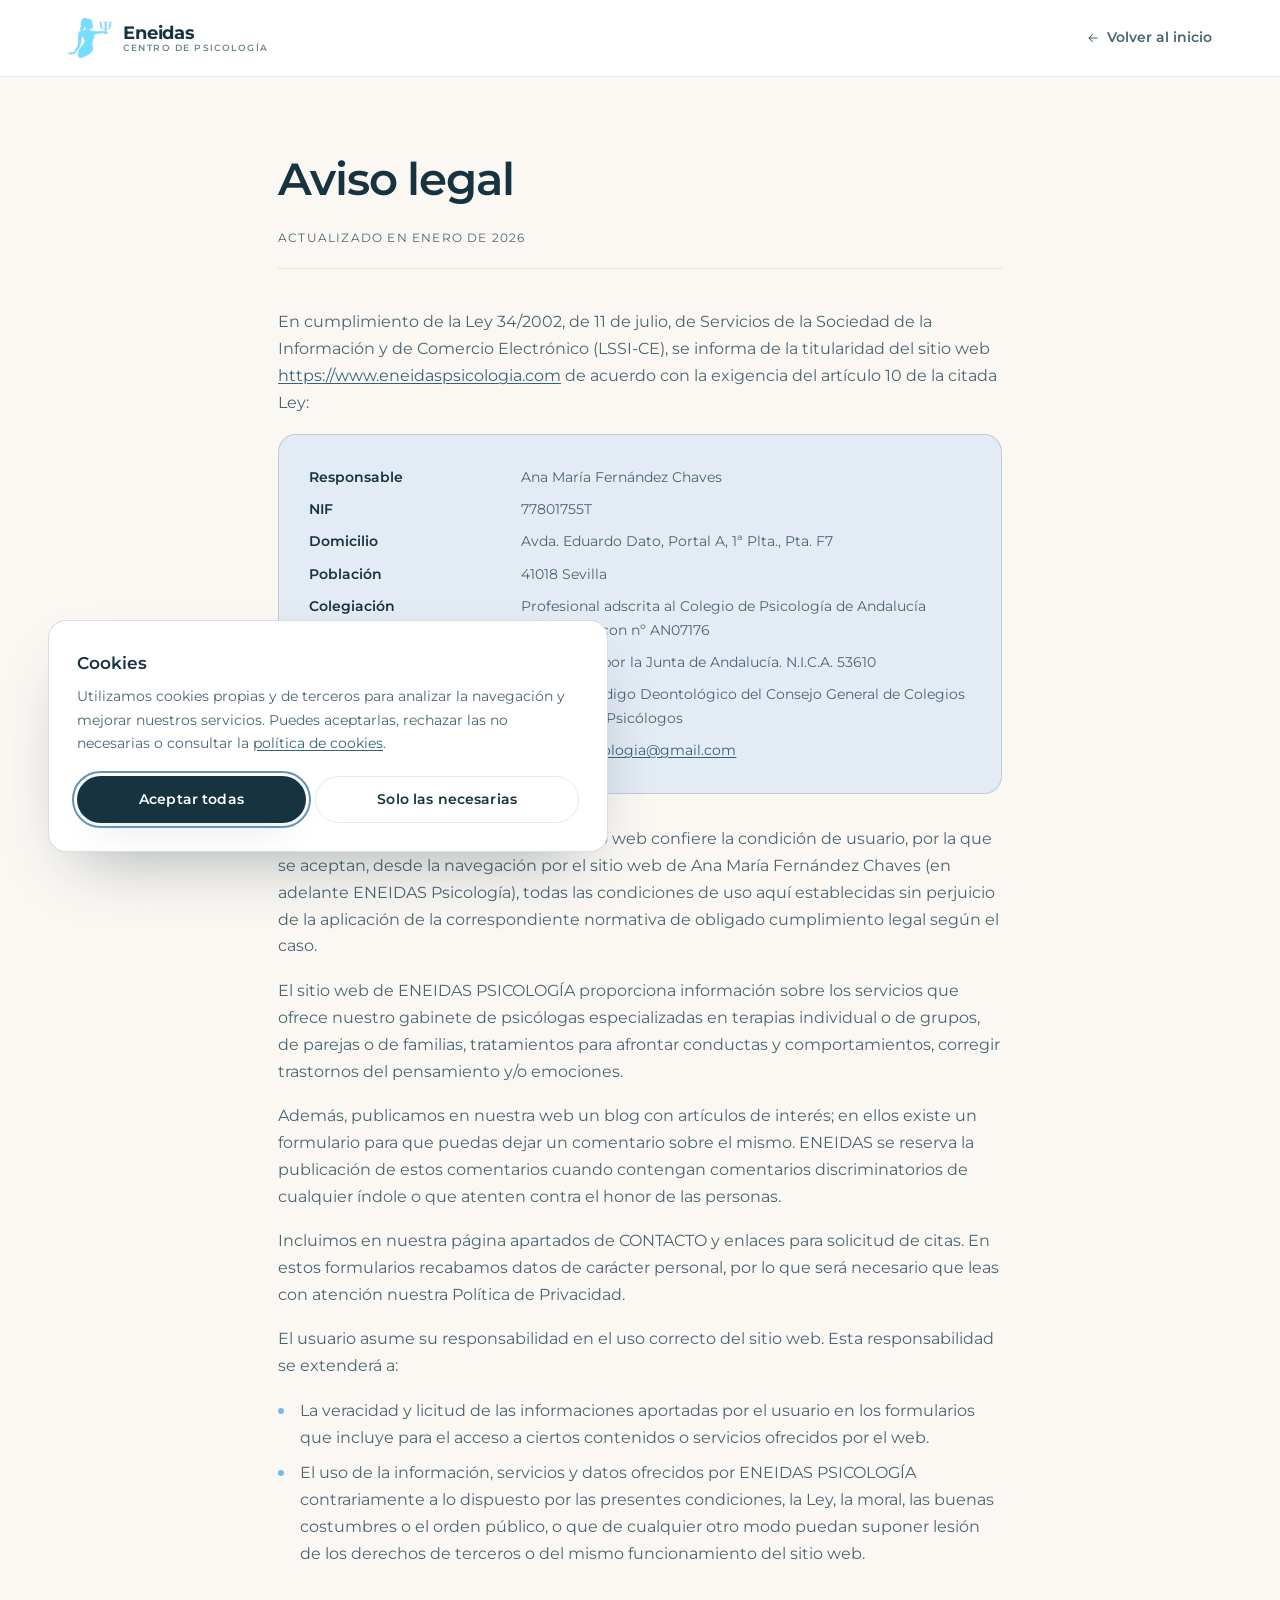
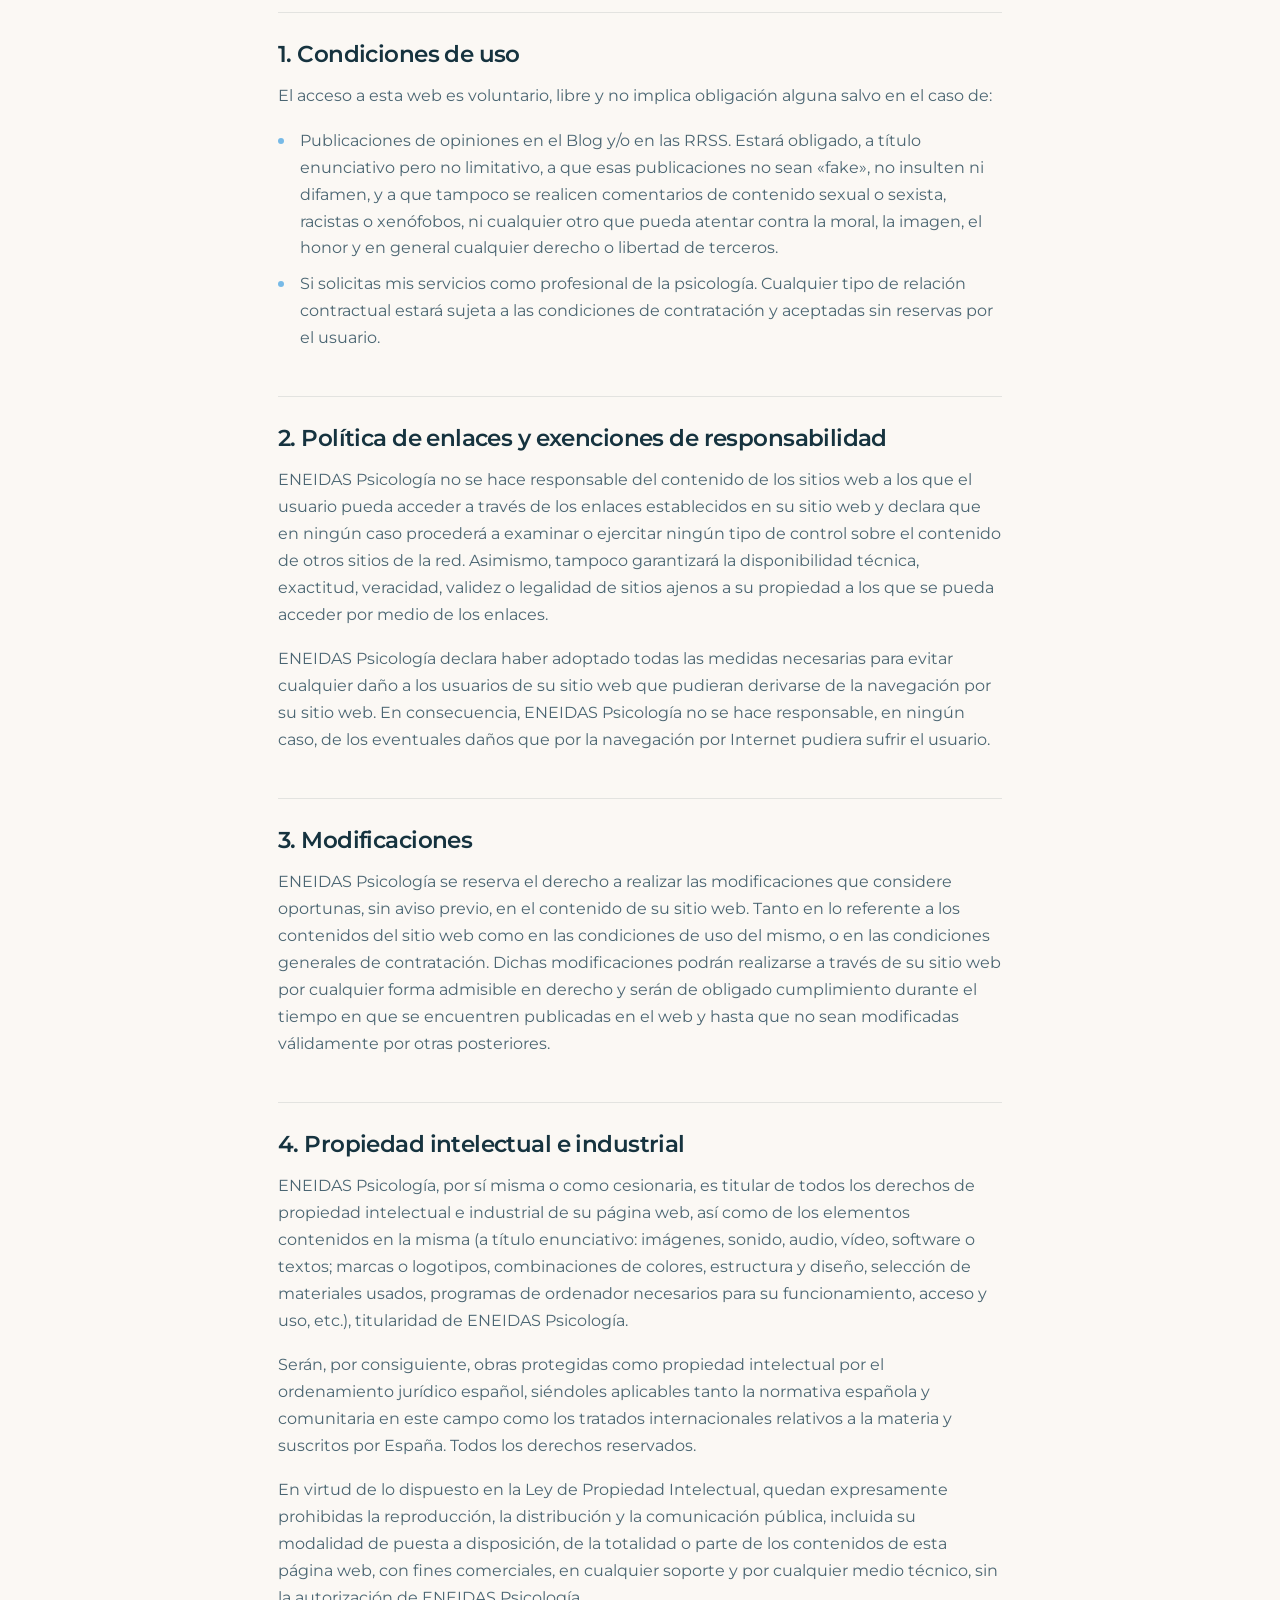
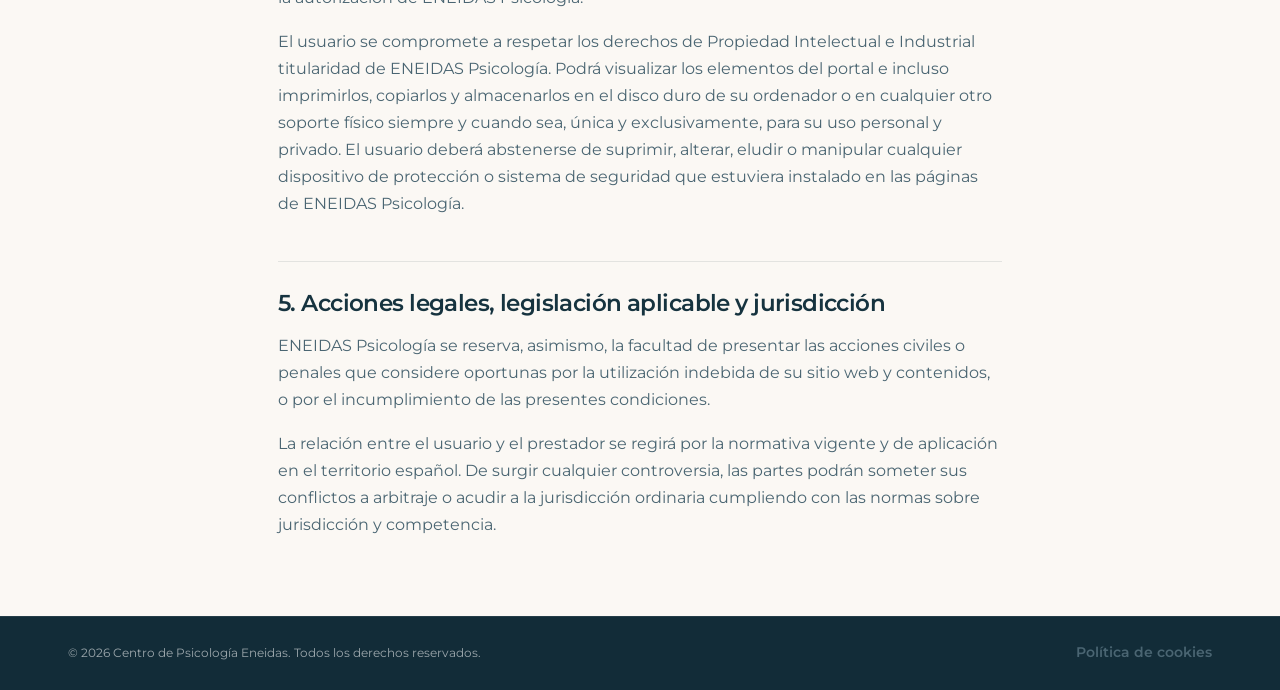
==== aviso-legal/index.html @ 623fb17a "Landing page del Centro de Psicología Eneidas Réplica moderna de eneidaspsicologia.com en HTML5, CSS" ====
<!DOCTYPE html>
<html lang="es">
<head>
<meta charset="UTF-8">
<meta name="viewport" content="width=device-width, initial-scale=1">
<title>Aviso legal | Centro de Psicología Eneidas</title>
<meta name="description" content="Aviso legal del sitio web del Centro de Psicología Eneidas, conforme a la Ley 34/2002 de Servicios de la Sociedad de la Información y de Comercio Electrónico.">
<meta name="robots" content="index, follow">
<meta name="theme-color" content="#16333F">
<link rel="canonical" href="https://www.eneidaspsicologia.com/aviso-legal/">

<meta property="og:type" content="article">
<meta property="og:site_name" content="Centro de Psicología Eneidas">
<meta property="og:url" content="https://www.eneidaspsicologia.com/aviso-legal/">
<meta property="og:title" content="Aviso legal | Centro de Psicología Eneidas">
<meta property="og:description" content="Titularidad del sitio web del Centro de Psicología Eneidas, conforme al artículo 10 de la Ley 34/2002 (LSSI-CE).">
<meta property="og:image" content="https://www.eneidaspsicologia.com/assets/img/og-card.jpg">
<meta property="og:image:width" content="1200">
<meta property="og:image:height" content="630">
<meta property="og:locale" content="es_ES">
<meta name="twitter:card" content="summary_large_image">

<link rel="icon" href="/favicon.ico" sizes="any">
<link rel="icon" href="../assets/icons/favicon-32.png" sizes="32x32">
<link rel="icon" href="../assets/icons/favicon-192.png" sizes="192x192">
<link rel="apple-touch-icon" href="../assets/icons/apple-touch-icon.png">

<link rel="preload" as="font" type="font/woff2" href="../assets/fonts/montserrat-variable.woff2" crossorigin>
<link rel="stylesheet" href="../assets/css/style.css">
</head>
<body>

<a class="skip-link" href="#main">Saltar al contenido</a>

<header class="legal-header">
  <div class="wrap legal-header__inner">
    <a class="brand" href="../index.html" aria-label="Centro de Psicología Eneidas, inicio">
      <span class="brand__mark" aria-hidden="true"><img src="../assets/img/logo-mark.png" alt="" width="44" height="40"></span>
      <span class="brand__text"><strong>Eneidas</strong><em>Centro de Psicología</em></span>
    </a>
    <a class="legal-back" href="../index.html"><svg class="ico" aria-hidden="true"><use href="#i-arrow"></use></svg> Volver al inicio</a>
  </div>
</header>

<main id="main">
  <article class="wrap legal">

    <h1>Aviso legal</h1>
    <p class="legal__meta">Actualizado en enero de 2026</p>

    <p>En cumplimiento de la Ley 34/2002, de 11 de julio, de Servicios de la Sociedad
    de la Información y de Comercio Electrónico (LSSI-CE), se informa de la titularidad
    del sitio web <a href="https://www.eneidaspsicologia.com">https://www.eneidaspsicologia.com</a>
    de acuerdo con la exigencia del artículo 10 de la citada Ley:</p>

    <div class="legal__card">
      <dl>
        <dt>Responsable</dt>
        <dd>Ana María Fernández Chaves</dd>

        <dt>NIF</dt>
        <dd>77801755T</dd>

        <dt>Domicilio</dt>
        <dd>Avda. Eduardo Dato, Portal A, 1ª Plta., Pta. F7</dd>

        <dt>Población</dt>
        <dd>41018 Sevilla</dd>

        <dt>Colegiación</dt>
        <dd>Profesional adscrita al Colegio de Psicología de Andalucía Occidental con nº AN07176</dd>

        <dt>Centro sanitario</dt>
        <dd>Autorizado por la Junta de Andalucía. N.I.C.A. 53610</dd>

        <dt>Código deontológico</dt>
        <dd>Sujeta al Código Deontológico del Consejo General de Colegios Oficiales de Psicólogos</dd>

        <dt>Correo electrónico</dt>
        <dd><a href="mailto:eneidaspsicologia@gmail.com">eneidaspsicologia@gmail.com</a></dd>
      </dl>
    </div>

    <p>La navegación, acceso y uso por este sitio web confiere la condición de usuario,
    por la que se aceptan, desde la navegación por el sitio web de Ana María Fernández
    Chaves (en adelante ENEIDAS Psicología), todas las condiciones de uso aquí
    establecidas sin perjuicio de la aplicación de la correspondiente normativa de
    obligado cumplimiento legal según el caso.</p>

    <p>El sitio web de ENEIDAS PSICOLOGÍA proporciona información sobre los servicios
    que ofrece nuestro gabinete de psicólogas especializadas en terapias individual o
    de grupos, de parejas o de familias, tratamientos para afrontar conductas y
    comportamientos, corregir trastornos del pensamiento y/o emociones.</p>

    <p>Además, publicamos en nuestra web un blog con artículos de interés; en ellos
    existe un formulario para que puedas dejar un comentario sobre el mismo. ENEIDAS
    se reserva la publicación de estos comentarios cuando contengan comentarios
    discriminatorios de cualquier índole o que atenten contra el honor de las personas.</p>

    <p>Incluimos en nuestra página apartados de CONTACTO y enlaces para solicitud de
    citas. En estos formularios recabamos datos de carácter personal, por lo que será
    necesario que leas con atención nuestra Política de Privacidad.</p>

    <p>El usuario asume su responsabilidad en el uso correcto del sitio web. Esta
    responsabilidad se extenderá a:</p>

    <ul>
      <li>La veracidad y licitud de las informaciones aportadas por el usuario en los
      formularios que incluye para el acceso a ciertos contenidos o servicios ofrecidos
      por el web.</li>
      <li>El uso de la información, servicios y datos ofrecidos por ENEIDAS PSICOLOGÍA
      contrariamente a lo dispuesto por las presentes condiciones, la Ley, la moral, las
      buenas costumbres o el orden público, o que de cualquier otro modo puedan suponer
      lesión de los derechos de terceros o del mismo funcionamiento del sitio web.</li>
    </ul>

    <h2>1. Condiciones de uso</h2>

    <p>El acceso a esta web es voluntario, libre y no implica obligación alguna salvo
    en el caso de:</p>

    <ul>
      <li>Publicaciones de opiniones en el Blog y/o en las RRSS. Estará obligado, a
      título enunciativo pero no limitativo, a que esas publicaciones no sean «fake»,
      no insulten ni difamen, y a que tampoco se realicen comentarios de contenido
      sexual o sexista, racistas o xenófobos, ni cualquier otro que pueda atentar contra
      la moral, la imagen, el honor y en general cualquier derecho o libertad de terceros.</li>
      <li>Si solicitas mis servicios como profesional de la psicología. Cualquier tipo de
      relación contractual estará sujeta a las condiciones de contratación y aceptadas
      sin reservas por el usuario.</li>
    </ul>

    <h2>2. Política de enlaces y exenciones de responsabilidad</h2>

    <p>ENEIDAS Psicología no se hace responsable del contenido de los sitios web a los
    que el usuario pueda acceder a través de los enlaces establecidos en su sitio web y
    declara que en ningún caso procederá a examinar o ejercitar ningún tipo de control
    sobre el contenido de otros sitios de la red. Asimismo, tampoco garantizará la
    disponibilidad técnica, exactitud, veracidad, validez o legalidad de sitios ajenos a
    su propiedad a los que se pueda acceder por medio de los enlaces.</p>

    <p>ENEIDAS Psicología declara haber adoptado todas las medidas necesarias para
    evitar cualquier daño a los usuarios de su sitio web que pudieran derivarse de la
    navegación por su sitio web. En consecuencia, ENEIDAS Psicología no se hace
    responsable, en ningún caso, de los eventuales daños que por la navegación por
    Internet pudiera sufrir el usuario.</p>

    <h2>3. Modificaciones</h2>

    <p>ENEIDAS Psicología se reserva el derecho a realizar las modificaciones que
    considere oportunas, sin aviso previo, en el contenido de su sitio web. Tanto en lo
    referente a los contenidos del sitio web como en las condiciones de uso del mismo, o
    en las condiciones generales de contratación. Dichas modificaciones podrán realizarse
    a través de su sitio web por cualquier forma admisible en derecho y serán de obligado
    cumplimiento durante el tiempo en que se encuentren publicadas en el web y hasta que
    no sean modificadas válidamente por otras posteriores.</p>

    <h2>4. Propiedad intelectual e industrial</h2>

    <p>ENEIDAS Psicología, por sí misma o como cesionaria, es titular de todos los
    derechos de propiedad intelectual e industrial de su página web, así como de los
    elementos contenidos en la misma (a título enunciativo: imágenes, sonido, audio,
    vídeo, software o textos; marcas o logotipos, combinaciones de colores, estructura y
    diseño, selección de materiales usados, programas de ordenador necesarios para su
    funcionamiento, acceso y uso, etc.), titularidad de ENEIDAS Psicología.</p>

    <p>Serán, por consiguiente, obras protegidas como propiedad intelectual por el
    ordenamiento jurídico español, siéndoles aplicables tanto la normativa española y
    comunitaria en este campo como los tratados internacionales relativos a la materia y
    suscritos por España. Todos los derechos reservados.</p>

    <p>En virtud de lo dispuesto en la Ley de Propiedad Intelectual, quedan expresamente
    prohibidas la reproducción, la distribución y la comunicación pública, incluida su
    modalidad de puesta a disposición, de la totalidad o parte de los contenidos de esta
    página web, con fines comerciales, en cualquier soporte y por cualquier medio
    técnico, sin la autorización de ENEIDAS Psicología.</p>

    <p>El usuario se compromete a respetar los derechos de Propiedad Intelectual e
    Industrial titularidad de ENEIDAS Psicología. Podrá visualizar los elementos del
    portal e incluso imprimirlos, copiarlos y almacenarlos en el disco duro de su
    ordenador o en cualquier otro soporte físico siempre y cuando sea, única y
    exclusivamente, para su uso personal y privado. El usuario deberá abstenerse de
    suprimir, alterar, eludir o manipular cualquier dispositivo de protección o sistema
    de seguridad que estuviera instalado en las páginas de ENEIDAS Psicología.</p>

    <h2>5. Acciones legales, legislación aplicable y jurisdicción</h2>

    <p>ENEIDAS Psicología se reserva, asimismo, la facultad de presentar las acciones
    civiles o penales que considere oportunas por la utilización indebida de su sitio web
    y contenidos, o por el incumplimiento de las presentes condiciones.</p>

    <p>La relación entre el usuario y el prestador se regirá por la normativa vigente y
    de aplicación en el territorio español. De surgir cualquier controversia, las partes
    podrán someter sus conflictos a arbitraje o acudir a la jurisdicción ordinaria
    cumpliendo con las normas sobre jurisdicción y competencia.</p>

  </article>
</main>

<footer class="footer footer--slim">
  <div class="wrap footer__bottom">
    <p>© <span id="year">2026</span> Centro de Psicología Eneidas. Todos los derechos reservados.</p>
    <a class="legal-back" href="/politica-de-cookies/">Política de cookies</a>
  </div>
</footer>

<svg class="sprite" xmlns="http://www.w3.org/2000/svg" aria-hidden="true" focusable="false">
  <symbol id="i-arrow" viewBox="0 0 24 24"><path d="M5 12h14m-6-6 6 6-6 6" fill="none" stroke="currentColor" stroke-width="1.8" stroke-linecap="round" stroke-linejoin="round"/></symbol>
</svg>

<script src="../assets/js/cookies.js" defer></script>
<script>document.getElementById('year').textContent = new Date().getFullYear();</script>
</body>
</html>
---- assets/css/style.css ----
/* =====================================================================
   Centro de Psicología Eneidas — Landing Page
   Autor: equipo frontend
   Estructura: 0.Tipografía 1.Tokens 2.Reset 3.Utilidades 4.Componentes
               5.Secciones 6.Footer 7.Animaciones 8.Responsive
               9.Páginas legales 10.Aviso de cookies
   ===================================================================== */

/* ---------------------------------------------------------------
   0. TIPOGRAFÍA — Montserrat autoalojada

   Servida desde el propio dominio, no desde el CDN de Google: así no
   se transmite la IP del visitante a un tercero antes de que acepte
   las cookies. Son dos ficheros variables (no seis estáticos): el
   roman cubre todo el rango 300-700 en 37 KB.

   Subconjunto latin (U+0000-00FF y afines), suficiente para español.
   --------------------------------------------------------------- */
@font-face {
  font-family: "Montserrat";
  font-style: normal;
  font-weight: 300 700;
  font-display: swap;
  src: url("../fonts/montserrat-variable.woff2") format("woff2");
  unicode-range: U+0000-00FF, U+0131, U+0152-0153, U+02BB-02BC, U+02C6, U+02DA, U+02DC, U+0304, U+0308, U+0329, U+2000-206F, U+20AC, U+2122, U+2191, U+2193, U+2212, U+2215, U+FEFF, U+FFFD;
}

@font-face {
  font-family: "Montserrat";
  font-style: italic;
  font-weight: 400;
  font-display: swap;
  src: url("../fonts/montserrat-variable-italic.woff2") format("woff2");
  unicode-range: U+0000-00FF, U+0131, U+0152-0153, U+02BB-02BC, U+02C6, U+02DA, U+02DC, U+0304, U+0308, U+0329, U+2000-206F, U+20AC, U+2122, U+2191, U+2193, U+2212, U+2215, U+FEFF, U+FFFD;
}

/* ---------------------------------------------------------------
   1. TOKENS — Paleta extraída de eneidaspsicologia.com y refinada
   --------------------------------------------------------------- */
:root {
  /* Marca — azul sereno original #77BAE7 y su escala */
  --brand-100: #EAF4FB;
  --brand-200: #CDE6F6;
  --brand-300: #9ED2F0;
  --brand-400: #77BAE7;   /* primario original */
  --brand-500: #5F95B9;   /* secundario original */
  --brand-600: #4A7D9E;
  --brand-700: #35617D;

  /* Tinta — petróleo profundo para texto y fondos oscuros */
  --ink-900: #122C38;
  --ink-800: #16333F;
  --ink-700: #23454F;
  --ink-500: #4A6572;
  --ink-400: #6B8592;

  /* Acento cálido — derivado del #FDD79A original */
  --sand-200: #FDD79A;
  --sand-300: #F2C177;
  --sand-500: #C98F3E;

  /* Neutros / fondos */
  --paper: #FBF8F4;       /* papel cálido */
  --paper-2: #FFFFFF;
  --mist: #E3EBF4;        /* bruma lavanda, profundizada para que corte sobre papel */
  --line: rgba(18, 44, 56, .10);
  --line-strong: rgba(18, 44, 56, .16);
  --line-light: rgba(255, 255, 255, .16);

  /* Tipografía */
  --font-body: "Montserrat", "Segoe UI", system-ui, -apple-system, sans-serif;

  /* Escala recalibrada para Montserrat: es mucho más ancha y pesada que un
     serif de display, así que los titulares bajan ~25% respecto a la anterior. */
  --fs-hero: clamp(2.15rem, 4.9vw, 4rem);
  --fs-h2: clamp(1.85rem, 3.5vw, 2.85rem);
  --fs-h3: clamp(1.05rem, 1.4vw, 1.25rem);
  --fs-lead: clamp(1rem, 1.15vw, 1.125rem);
  --fs-body: 1rem;
  --fs-small: .875rem;
  --fs-micro: .75rem;

  /* Espaciado y formas */
  --wrap: 1240px;
  --gutter: clamp(1.25rem, 4vw, 3rem);
  --section-y: clamp(4.5rem, 9vw, 8.5rem);

  --r-sm: 10px;
  --r-md: 18px;
  --r-lg: 28px;
  --r-xl: 40px;
  --r-pill: 999px;

  --sh-sm: 0 2px 10px rgba(18, 44, 56, .05);
  --sh-md: 0 14px 34px -18px rgba(18, 44, 56, .30);
  --sh-lg: 0 30px 70px -30px rgba(18, 44, 56, .40);

  --ease: cubic-bezier(.22, .8, .3, 1);
  --t-press: .15s var(--ease);  /* pulsación: 220ms se pasa del presupuesto */
  --t-fast: .22s var(--ease);
  --t-med: .38s var(--ease);

  --header-h: 78px;
}

/* ---------------------------------------------------------------
   2. RESET
   --------------------------------------------------------------- */
*, *::before, *::after { box-sizing: border-box; }

html {
  scroll-behavior: smooth;
  scroll-padding-top: calc(var(--header-h) + 16px);
  -webkit-text-size-adjust: 100%;
}

body {
  margin: 0;
  font-family: var(--font-body);
  font-size: var(--fs-body);
  font-weight: 400;
  line-height: 1.68; /* Montserrat tiene una altura de x grande: menos interlínea */
  color: var(--ink-700);
  background: var(--paper);
  -webkit-font-smoothing: antialiased;
  overflow-x: hidden;
}

body.is-locked { overflow: hidden; }

h1, h2, h3, h4 {
  font-weight: 600;
  line-height: 1.16;     /* Montserrat tiene ascendentes altas: 1.08 las pisaba */
  letter-spacing: -.025em; /* sans geométrica: pide más tracking negativo en display */
  color: var(--ink-800);
  margin: 0;
}

p { margin: 0 0 1.1em; }
p:last-child { margin-bottom: 0; }

a { color: inherit; text-decoration: none; }
img { max-width: 100%; height: auto; display: block; }
ul, ol { margin: 0; padding: 0; list-style: none; }
button { font: inherit; color: inherit; }

:focus-visible {
  outline: 2px solid var(--brand-500);
  outline-offset: 3px;
  border-radius: 4px;
}

.sprite { position: absolute; width: 0; height: 0; overflow: hidden; }

.ico {
  width: 1em;
  height: 1em;
  flex: none;
  fill: none;
  vertical-align: -.125em;
}
.ico--up { transform: rotate(-90deg); }

.skip-link {
  position: absolute;
  left: 50%;
  top: -100px;
  transform: translateX(-50%);
  z-index: 200;
  background: var(--ink-800);
  color: #fff;
  padding: .75rem 1.25rem;
  border-radius: 0 0 var(--r-sm) var(--r-sm);
  transition: top var(--t-fast);
}
.skip-link:focus { top: 0; }

/* ---------------------------------------------------------------
   3. UTILIDADES
   --------------------------------------------------------------- */
.wrap {
  width: 100%;
  max-width: var(--wrap);
  margin-inline: auto;
  padding-inline: var(--gutter);
}

.section { padding-block: var(--section-y); position: relative; }

/* Las secciones claras alternan papel / bruma. La bruma lleva además un filete
   superior para que el corte se lea incluso en pantallas de bajo contraste. */
.section--mist {
  background: var(--mist);
  border-block: 1px solid var(--line-strong);
}

.section--ink {
  background:
    radial-gradient(120% 90% at 85% 0%, rgba(119, 186, 231, .22), transparent 58%),
    var(--ink-800);
  color: rgba(255, 255, 255, .78);
}
.section--ink h2, .section--ink h3 { color: #fff; }

.section__head {
  max-width: 820px;   /* acompaña al titular mayor y respeta sus <br> */
  margin-bottom: clamp(2.5rem, 5vw, 4rem);
}

.section__title {
  font-size: var(--fs-h2);
  font-weight: 600;
  margin-bottom: .55em;
}

.section__lead {
  font-size: var(--fs-lead);
  color: var(--ink-500);
  max-width: 62ch;
}
.section--ink .section__lead,
.section--contact .section__lead { color: rgba(255, 255, 255, .7); }

/* Eyebrow */
/* Etiqueta de apartado: es lo que te dice dónde estás, así que pesa más que
   un micro-label normal. No usa --fs-micro para no arrastrar al resto. */
.eyebrow {
  display: flex;
  align-items: center;
  gap: .75rem;
  font-size: .8125rem;
  font-weight: 700;
  letter-spacing: .15em;
  text-transform: uppercase;
  color: var(--brand-700);
  margin-bottom: 1.25rem;
}
.eyebrow__line {
  width: 32px;
  height: 2px;
  border-radius: 2px;
  background: currentColor;
  opacity: .85;
}
.eyebrow--light { color: var(--brand-300); }

/* ---------------------------------------------------------------
   4. COMPONENTES
   --------------------------------------------------------------- */

/* --- Botones --- */
.btn {
  --btn-bg: var(--brand-500);
  --btn-fg: #fff;
  display: inline-flex;
  align-items: center;
  justify-content: center;
  gap: .55em;
  padding: .78em 1.6em;
  border: 1px solid transparent;
  border-radius: var(--r-pill);
  background: var(--btn-bg);
  color: var(--btn-fg);
  font-size: var(--fs-small);
  font-weight: 600;
  letter-spacing: .01em;
  cursor: pointer;
  position: relative;
  overflow: hidden;
  transition: transform var(--t-press), box-shadow var(--t-fast), background var(--t-fast), color var(--t-fast), border-color var(--t-fast);
}
.btn .ico { font-size: 1.05em; transition: transform var(--t-fast); }

/* El realce solo donde hay puntero real; en táctil nunca se aplicaba y el
   :active anterior (volver a translateY(0)) no producía cambio visible. */
@media (hover: hover) and (pointer: fine) {
  .btn:hover { transform: translateY(-2px); }
  .btn:hover .ico { transform: translateX(4px); }
  .btn--primary:hover { background: var(--brand-600); box-shadow: var(--sh-lg); }
  .btn--ghost:hover { border-color: var(--brand-400); background: var(--brand-100); }
}

/* Acuse de recibo al pulsar, también en móvil */
.btn:active { transform: translateY(-1px) scale(.97); }

.btn--primary { background: var(--ink-800); box-shadow: var(--sh-md); }

.btn--ghost {
  background: transparent;
  color: var(--ink-800);
  border-color: var(--line);
}

.btn--lg { padding: .95em 1.9em; font-size: .95rem; }
.btn--block { width: 100%; }

/* --- Topbar --- */
.topbar {
  background: var(--ink-800);
  color: rgba(255, 255, 255, .68);
  font-size: var(--fs-micro);
  letter-spacing: .02em;
}
.topbar__inner {
  display: flex;
  align-items: center;
  justify-content: space-between;
  gap: 1.5rem;
  min-height: 42px;
}
.topbar__list {
  display: flex;
  flex-wrap: wrap;
  align-items: center;
  gap: .4rem 1.75rem;
}
.topbar__list li { display: inline-flex; align-items: center; gap: .45em; }
.topbar .ico { font-size: 1.15em; color: var(--brand-300); }
.topbar a { transition: color var(--t-fast); }
.topbar a:hover { color: #fff; }
.topbar__social { display: flex; gap: .35rem; }
.topbar__social a {
  display: grid;
  place-items: center;
  width: 30px;
  height: 30px;
  border-radius: 50%;
  font-size: 1.05rem;
  transition: background var(--t-fast), color var(--t-fast);
}
.topbar__social a:hover { background: rgba(255, 255, 255, .12); color: #fff; }

/* --- Header --- */
.header {
  position: sticky;
  top: 0;
  z-index: 100;
  background: rgba(251, 248, 244, .82);
  backdrop-filter: blur(14px);
  -webkit-backdrop-filter: blur(14px);
  border-bottom: 1px solid transparent;
  transition: border-color var(--t-med), background var(--t-med), box-shadow var(--t-med);
}
.header.is-stuck {
  border-bottom-color: var(--line);
  box-shadow: 0 6px 24px -20px rgba(18, 44, 56, .6);
}
.header__inner {
  display: flex;
  align-items: center;
  justify-content: space-between;
  gap: 1.5rem;
  min-height: var(--header-h);
  transition: min-height var(--t-med);
}
.header.is-stuck .header__inner { min-height: 66px; }

/* --- Marca --- */
.brand { display: inline-flex; align-items: center; gap: .7rem; }
/* Isotipo real del centro. Relación 533:485 del original, sin recuadro:
   la marca trae su propia identidad y no necesita contenedor inventado. */
.brand__mark {
  width: 44px;
  height: 40px;
  flex: none;
  transition: transform var(--t-med);
}
.brand__mark img { width: 100%; height: 100%; object-fit: contain; }
.brand:hover .brand__mark { transform: scale(1.04); }
.brand__text { display: flex; flex-direction: column; line-height: 1.12; }
.brand__text strong {
  font-size: 1.15rem;
  font-weight: 700;
  letter-spacing: -.01em;
  color: var(--ink-800);
}
.brand__text em {
  font-style: normal;
  font-size: .58rem;
  font-weight: 600;
  letter-spacing: .16em; /* Montserrat es ancha: menos tracking para no desbordar */
  text-transform: uppercase;
  color: var(--ink-400);
}
.brand--light .brand__text strong { color: #fff; }
.brand--light .brand__text em { color: rgba(255, 255, 255, .55); }

/* --- Navegación --- */
.nav { display: flex; align-items: center; gap: clamp(1rem, 2.5vw, 2.25rem); }
.nav__list { display: flex; align-items: center; gap: clamp(.85rem, 1.8vw, 1.75rem); }
.nav__link {
  position: relative;
  font-size: .875rem;
  font-weight: 500;
  color: var(--ink-500);
  padding-block: .35rem;
  transition: color var(--t-fast);
}
.nav__link::after {
  content: "";
  position: absolute;
  left: 0;
  bottom: 0;
  width: 100%;
  height: 1.5px;
  background: var(--brand-500);
  transform: scaleX(0);
  transform-origin: right;
  transition: transform var(--t-med);
}
.nav__link:hover { color: var(--ink-800); }
.nav__link:hover::after,
.nav__link.is-active::after { transform: scaleX(1); transform-origin: left; }
.nav__link.is-active { color: var(--ink-800); }

/* --- Burger --- */
.burger {
  display: none;
  width: 46px;
  height: 46px;
  padding: 0;
  border: 1px solid var(--line);
  border-radius: var(--r-sm);
  background: transparent;
  cursor: pointer;
  position: relative;
}
.burger span {
  position: absolute;
  left: 50%;
  width: 20px;
  height: 1.6px;
  margin-left: -10px;
  background: var(--ink-800);
  border-radius: 2px;
  transition: transform var(--t-med), opacity var(--t-fast);
}
.burger span:nth-child(1) { top: 16px; }
.burger span:nth-child(2) { top: 22px; }
.burger span:nth-child(3) { top: 28px; }
.burger.is-open span:nth-child(1) { transform: translateY(6px) rotate(45deg); }
.burger.is-open span:nth-child(2) { opacity: 0; }
.burger.is-open span:nth-child(3) { transform: translateY(-6px) rotate(-45deg); }

.nav-overlay {
  position: fixed;
  inset: 0;
  z-index: 90;
  background: rgba(18, 44, 56, .45);
  backdrop-filter: blur(2px);
  animation: fade .3s var(--ease);
}

/* --- Tarjetas de servicio --- */
.cards {
  display: grid;
  grid-template-columns: repeat(auto-fit, minmax(255px, 1fr));
  gap: clamp(1.1rem, 2vw, 1.75rem);
}
.card {
  position: relative;
  padding: clamp(1.75rem, 2.6vw, 2.4rem);
  background: var(--paper-2);
  border: 1px solid var(--line);
  border-radius: var(--r-lg);
  box-shadow: var(--sh-sm);
  display: flex;
  flex-direction: column;
  gap: .9rem;
  overflow: hidden;
  transition: transform var(--t-med), box-shadow var(--t-med), border-color var(--t-med);
}
.card::before {
  content: "";
  position: absolute;
  inset: auto -30% -60% auto;
  width: 190px;
  height: 190px;
  border-radius: 50%;
  background: radial-gradient(circle, var(--brand-100), transparent 70%);
  opacity: 0;
  transition: opacity var(--t-med), transform var(--t-med);
}
.card:hover {
  transform: translateY(-6px);
  box-shadow: var(--sh-lg);
  border-color: var(--brand-200);
}
.card:hover::before { opacity: 1; transform: translate(-16px, -16px); }
.card > * { position: relative; }

.card__ico {
  display: grid;
  place-items: center;
  width: 54px;
  height: 54px;
  border-radius: var(--r-md);
  background: var(--brand-100);
  color: var(--brand-600);
  font-size: 1.6rem;
  transition: background var(--t-med), color var(--t-med), transform var(--t-med);
}
.card:hover .card__ico {
  background: var(--brand-500);
  color: #fff;
  transform: rotate(-6deg);
}
.card__title { font-size: var(--fs-h3); }
.card__text { font-size: var(--fs-small); color: var(--ink-500); flex: 1; }
.card__link {
  display: inline-flex;
  align-items: center;
  gap: .45em;
  font-size: var(--fs-small);
  font-weight: 600;
  color: var(--brand-600);
  transition: gap var(--t-fast), color var(--t-fast);
}
.card__link:hover { gap: .8em; color: var(--ink-800); }

/* --- Tratamientos: índice + panel de detalle --- */
.treat {
  display: grid;
  grid-template-columns: minmax(0, .84fr) minmax(0, 1.16fr);
  gap: clamp(1.5rem, 3vw, 3rem);
  align-items: start;
}

/* Índice lateral */
.treat__index {
  display: flex;
  flex-direction: column;
}
.treat__tab {
  position: relative;
  display: flex;
  align-items: center;
  justify-content: space-between;
  gap: 1rem;
  width: 100%;
  padding: .85rem 1.1rem;
  border: 0;
  border-radius: var(--r-md);
  background: transparent;
  font-size: .9rem;
  font-weight: 500;
  color: var(--ink-500);
  text-align: left;
  cursor: pointer;
  transition: background var(--t-fast), color var(--t-fast), box-shadow var(--t-med);
}
/* Filete divisorio dibujado con sombra para que no salte al activarse */
.treat__tab::after {
  content: "";
  position: absolute;
  left: 1.1rem;
  right: 1.1rem;
  bottom: 0;
  height: 1px;
  background: var(--line);
  transition: opacity var(--t-fast);
}
.treat__tab:last-child::after { opacity: 0; }
.treat__tab .ico {
  font-size: 1.05rem;
  color: var(--brand-500);
  opacity: 0;
  transform: translateX(-6px);
  transition: opacity var(--t-fast), transform var(--t-fast);
}
.treat__tab:hover { background: var(--brand-100); color: var(--ink-800); }
.treat__tab:hover .ico { opacity: .6; transform: none; }

.treat__tab.is-active {
  background: var(--paper-2);
  color: var(--ink-800);
  font-weight: 600;
  box-shadow: var(--sh-md);
}
.treat__tab.is-active::after { opacity: 0; }
.treat__tab.is-active .ico { opacity: 1; transform: none; }
/* Filete de acento a la izquierda de la fila activa */
.treat__tab.is-active::before {
  content: "";
  position: absolute;
  left: 0;
  top: 50%;
  width: 3px;
  height: 22px;
  margin-top: -11px;
  border-radius: 0 3px 3px 0;
  background: var(--brand-500);
}

/* Panel de detalle */
.treat__stage {
  position: sticky;
  top: calc(var(--header-h) + 2rem);
}
.treat__panel {
  position: relative;
  padding: clamp(1.9rem, 3.2vw, 3rem);
  background: var(--paper-2);
  border: 1px solid var(--line);
  border-radius: var(--r-lg);
  box-shadow: var(--sh-lg);
  overflow: hidden;
  animation: panelIn .42s var(--ease);
}
.treat__panel::before {
  content: "";
  position: absolute;
  inset: -40% -25% auto auto;
  width: 300px;
  height: 300px;
  border-radius: 50%;
  background: radial-gradient(circle, var(--brand-100), transparent 70%);
  pointer-events: none;
}
.treat__panel > * { position: relative; }

.treat__title {
  font-size: clamp(1.3rem, 1.95vw, 1.75rem);
  margin-bottom: .5em;
}
.treat__text {
  font-size: var(--fs-lead);
  color: var(--ink-500);
  margin-bottom: 1.75rem;
}
.treat__label {
  font-size: var(--fs-micro);
  font-weight: 600;
  letter-spacing: .14em;
  text-transform: uppercase;
  color: var(--brand-700);
  margin-bottom: .9rem;
}
.treat__signs {
  display: flex;
  flex-direction: column;
  gap: .55rem;
  margin-bottom: 2rem;
  font-size: var(--fs-small);
  color: var(--ink-700);
}
.treat__signs li { position: relative; padding-left: 1.5rem; }
.treat__signs li::before {
  content: "";
  position: absolute;
  left: 0;
  top: .55em;
  width: 7px;
  height: 7px;
  border-radius: 50%;
  background: var(--sand-300);
  box-shadow: 0 0 0 3px rgba(253, 215, 154, .28);
}
.treat__cta { align-self: flex-start; }

/* --- Acordeón --- */
.accordion { display: flex; flex-direction: column; gap: .75rem; }

.acc {
  background: var(--paper-2);
  border: 1px solid var(--line);
  border-radius: var(--r-md);
  overflow: hidden;
  transition: border-color var(--t-med), box-shadow var(--t-med);
}
.acc[open] { border-color: var(--brand-200); box-shadow: var(--sh-md); }

.acc__head {
  display: flex;
  align-items: center;
  gap: 1rem;
  padding: 1.15rem clamp(1.1rem, 2vw, 1.6rem);
  cursor: pointer;
  list-style: none;
  transition: background var(--t-fast);
}
.acc__head::-webkit-details-marker { display: none; }
.acc__head:hover { background: var(--brand-100); }

.acc__num {
  font-size: .8rem;
  font-weight: 700;
  color: var(--brand-500);
  letter-spacing: .05em;
}
.acc__title {
  flex: 1;
  font-size: clamp(1rem, 1.3vw, 1.125rem);
  font-weight: 600;
  color: var(--ink-800);
  line-height: 1.3;
}
.acc__icon {
  position: relative;
  flex: none;
  width: 26px;
  height: 26px;
  border-radius: 50%;
  border: 1px solid var(--line);
  transition: background var(--t-med), border-color var(--t-med), transform var(--t-med);
}
.acc__icon::before,
.acc__icon::after {
  content: "";
  position: absolute;
  inset: 50% auto auto 50%;
  background: var(--ink-700);
  transition: opacity var(--t-fast), background var(--t-fast);
}
.acc__icon::before { width: 11px; height: 1.4px; transform: translate(-50%, -50%); }
.acc__icon::after { width: 1.4px; height: 11px; transform: translate(-50%, -50%); }
.acc[open] .acc__icon { background: var(--brand-500); border-color: var(--brand-500); transform: rotate(180deg); }
.acc[open] .acc__icon::before { background: #fff; }
.acc[open] .acc__icon::after { opacity: 0; }

.acc__body {
  padding: 0 clamp(1.1rem, 2vw, 1.6rem) 1.45rem;
  font-size: var(--fs-small);
  color: var(--ink-500);
}
.acc__body ul { display: flex; flex-direction: column; gap: .6rem; }
.acc__body li {
  position: relative;
  padding-left: 1.35rem;
}
.acc__body li::before {
  content: "";
  position: absolute;
  left: 0;
  top: .62em;
  width: 6px;
  height: 6px;
  border-radius: 50%;
  background: var(--brand-400);
}
.acc__body strong { color: var(--ink-800); font-weight: 600; }

.accordion--method .acc__body { padding-left: calc(clamp(1.1rem, 2vw, 1.6rem) + 2.5rem); }

/* --- FAQ: acordeón editorial, sin cajas --- */
.faq {
  display: grid;
  grid-template-columns: minmax(0, .82fr) minmax(0, 1.18fr);
  gap: clamp(2.25rem, 5vw, 4.5rem);
  align-items: start;
}
.faq__aside { position: sticky; top: calc(var(--header-h) + 2rem); }

.faq__help {
  display: flex;
  align-items: flex-start;
  gap: 1rem;
  margin-top: clamp(2rem, 4vw, 3rem);
  padding: 1.5rem;
  background: var(--paper-2);
  border: 1px solid var(--line);
  border-radius: var(--r-md);
  box-shadow: var(--sh-sm);
}
.faq__help-ico {
  display: grid;
  place-items: center;
  width: 42px;
  height: 42px;
  flex: none;
  border-radius: var(--r-sm);
  background: var(--brand-100);
  color: var(--brand-600);
  font-size: 1.3rem;
}
.faq__help-body strong {
  display: block;
  font-size: 1.05rem;
  font-weight: 600;
  color: var(--ink-800);
  margin-bottom: .35rem;
}
.faq__help-body p {
  font-size: var(--fs-small);
  color: var(--ink-500);
  margin-bottom: 1.1rem;
}

/* El acordeón de FAQ suelta la caja: filas separadas por filete, sobre el
   propio fondo de la sección. Metodología conserva el estilo de tarjeta. */
.accordion--faq { gap: 0; }

.accordion--faq .acc {
  background: transparent;
  border: 0;
  border-bottom: 1px solid var(--line-strong);
  border-radius: 0;
  box-shadow: none;
  overflow: visible;
}
.accordion--faq .acc:first-child { border-top: 1px solid var(--line-strong); }
/* Explícito: si no, el estado abierto hereda la caja y la sombra de .acc[open] */
.accordion--faq .acc[open] {
  border-bottom-color: var(--line-strong);
  box-shadow: none;
}

.accordion--faq .acc__head {
  gap: 1.5rem;
  padding: 1.35rem 0;
}
.accordion--faq .acc__head:hover { background: transparent; }

.accordion--faq .acc__title {
  font-size: clamp(1.02rem, 1.45vw, 1.2rem);
  font-weight: 600;
  transition: color var(--t-fast), transform var(--t-med);
}
.accordion--faq .acc__head:hover .acc__title { color: var(--brand-700); }
.accordion--faq .acc[open] .acc__title { color: var(--brand-700); }

.accordion--faq .acc__icon {
  width: 30px;
  height: 30px;
  border-color: var(--line-strong);
  background: var(--paper-2);
}

.accordion--faq .acc__body {
  padding: 0 clamp(0rem, 4vw, 3rem) 1.6rem 0;
  font-size: var(--fs-body);
  line-height: 1.7;
}

/* --- Equipo --- */
.team {
  display: grid;
  grid-template-columns: repeat(auto-fit, minmax(190px, 1fr));
  gap: clamp(1.25rem, 2.4vw, 2rem);
}
.member { text-align: left; }
.member__photo {
  position: relative;
  aspect-ratio: 4 / 5;
  border-radius: var(--r-lg);
  overflow: hidden;
  background: var(--ink-700);
  margin-bottom: 1.1rem;
}
.member__photo::after {
  content: "";
  position: absolute;
  inset: 0;
  background: linear-gradient(to top, rgba(18, 44, 56, .55), transparent 55%);
  opacity: .85;
  transition: opacity var(--t-med);
}
.member__photo img {
  width: 100%;
  height: 100%;
  object-fit: cover;
  filter: saturate(.82);
  transition: transform .7s var(--ease), filter var(--t-med);
}
.member:hover .member__photo img { transform: scale(1.06); filter: saturate(1); }
.member:hover .member__photo::after { opacity: .45; }

.member__name {
  font-size: 1rem;
  color: #fff;
  margin-bottom: .3rem;
}
.member__role {
  font-size: var(--fs-micro);
  letter-spacing: .07em;
  text-transform: uppercase;
  color: var(--brand-300);
}

/* --- Testimonios --- */
/* Rejilla fija de dos columnas: con auto-fit quedaba una tarjeta huérfana
   en la segunda fila, y las citas son demasiado largas para cuatro columnas. */
.quotes {
  display: grid;
  grid-template-columns: repeat(2, minmax(0, 1fr));
  gap: clamp(1.1rem, 2vw, 1.75rem);
}

.quote {
  position: relative;
  display: flex;
  flex-direction: column;
  margin: 0;
  padding: clamp(1.4rem, 2.2vw, 1.9rem);
  background: var(--paper-2);
  border: 1px solid var(--line);
  border-radius: var(--r-md);
  box-shadow: var(--sh-sm);
  overflow: hidden;
  transition: transform var(--t-med), box-shadow var(--t-med), border-color var(--t-med);
}
/* Franja de acento superior, revelada al pasar por encima */
.quote::before {
  content: "";
  position: absolute;
  inset: 0 0 auto 0;
  height: 3px;
  background: linear-gradient(90deg, var(--brand-400), var(--sand-300));
  transform: scaleX(0);
  transform-origin: left;
  transition: transform var(--t-med);
}
.quote:hover {
  transform: translateY(-5px);
  box-shadow: var(--sh-lg);
  border-color: var(--brand-200);
}
.quote:hover::before { transform: scaleX(1); }

.quote__topic {
  align-self: flex-start;
  margin: 0 0 .95rem;
  padding: .35em .85em;
  border-radius: var(--r-pill);
  background: var(--brand-100);
  font-size: var(--fs-micro);
  font-weight: 600;
  letter-spacing: .1em;
  text-transform: uppercase;
  color: var(--brand-700);
}

.quote__text {
  flex: 1;                      /* empuja el pie al fondo: alturas iguales */
  margin: 0 0 1.25rem;
  font-size: clamp(.95rem, 1.15vw, 1.05rem);
  font-style: italic;
  font-weight: 400;
  line-height: 1.6;
  color: var(--ink-700);
  text-wrap: pretty;
}
/* Comilla de apertura colgada en el margen, sin desplazar el texto */
.quote__text::before {
  content: "\201C";
  margin-left: -.42em;
  color: var(--brand-300);
}

.quote__foot {
  display: flex;
  align-items: center;
  gap: .75rem;
  padding-top: 1rem;
  border-top: 1px solid var(--line);
}
.quote__avatar {
  display: grid;
  place-items: center;
  width: 36px;
  height: 36px;
  flex: none;
  border-radius: 50%;
  background: var(--brand-100);
  color: var(--brand-600);
  font-size: 1.2rem;
  box-shadow: inset 0 0 0 1px var(--brand-200);
  transition: background var(--t-med), color var(--t-med);
}
.quote:hover .quote__avatar { background: var(--brand-500); color: #fff; }

.quote__name {
  font-size: var(--fs-small);
  font-weight: 600;
  color: var(--ink-800);
  min-width: 0;
}

/* --- Formulario --- */
.form {
  padding: clamp(1.75rem, 3vw, 2.75rem);
  background: var(--paper-2);
  border-radius: var(--r-lg);
  box-shadow: var(--sh-lg);
  display: flex;
  flex-direction: column;
  gap: 1.05rem;
}
.form__row { display: grid; grid-template-columns: 1fr 1fr; gap: 1.05rem; }

.field { display: flex; flex-direction: column; gap: .4rem; }
.field label {
  font-size: var(--fs-micro);
  font-weight: 600;
  letter-spacing: .1em;
  text-transform: uppercase;
  color: var(--ink-500);
}
.field input,
.field select,
.field textarea {
  width: 100%;
  padding: .85rem 1rem;
  font: inherit;
  font-size: var(--fs-small);
  color: var(--ink-800);
  background: var(--paper);
  border: 1px solid var(--line);
  border-radius: var(--r-sm);
  transition: border-color var(--t-fast), box-shadow var(--t-fast), background var(--t-fast);
}
.field textarea { resize: vertical; min-height: 110px; }
.field select { appearance: none; cursor: pointer; background-image: none; }
.field input:focus,
.field select:focus,
.field textarea:focus {
  outline: none;
  background: var(--paper-2);
  border-color: var(--brand-400);
  box-shadow: 0 0 0 4px var(--brand-100);
}
.field.has-error input,
.field.has-error select { border-color: #C0523F; }

/* El mensaje entra abriendo su propia fila en lugar de empujar el formulario
   de golpe. El <span> interior es lo que recorta mientras la fila crece. */
.field__error {
  display: grid;
  grid-template-rows: 0fr;
  opacity: 0;
  font-size: var(--fs-micro);
  line-height: 1.5;
  color: #C0523F;
  transition: grid-template-rows var(--t-fast), opacity var(--t-fast);
}
.field__error > span { overflow: hidden; min-height: 0; }
.field.has-error .field__error { grid-template-rows: 1fr; opacity: 1; }

.field--check { gap: .5rem; }
.check {
  display: flex;
  align-items: flex-start;
  gap: .65rem;
  font-size: var(--fs-small);
  color: var(--ink-500);
  cursor: pointer;
  text-transform: none;
  letter-spacing: 0;
  font-weight: 400;
}
.check input {
  width: 18px;
  height: 18px;
  margin-top: .25rem;
  flex: none;
  accent-color: var(--brand-500);
  cursor: pointer;
}
.check a { color: var(--brand-600); text-decoration: underline; text-underline-offset: 2px; }

.form__note {
  font-size: var(--fs-micro);
  line-height: 1.6;
  color: var(--ink-400);
  margin: 0;
}
.form__note strong { color: var(--ink-500); font-weight: 600; }

.form__ok {
  margin: 0;
  padding: .9rem 1.1rem;
  border-radius: var(--r-sm);
  background: var(--brand-100);
  border: 1px solid var(--brand-200);
  color: var(--brand-700);
  font-size: var(--fs-small);
  /* Momento de más carga emocional de la página: entrada algo más presente */
  animation: rise .5s var(--ease) both;
}

/* ---------------------------------------------------------------
   5. SECCIONES
   --------------------------------------------------------------- */

/* --- Hero --- */
.hero {
  position: relative;
  padding-block: clamp(3.5rem, 7vw, 6.5rem) clamp(4rem, 8vw, 7rem);
  overflow: hidden;
}
.hero::after {
  /* textura de grano sutil */
  content: "";
  position: absolute;
  inset: 0;
  pointer-events: none;
  opacity: .35;
  background-image: url("data:image/svg+xml,%3Csvg xmlns='http://www.w3.org/2000/svg' width='140' height='140'%3E%3Cfilter id='n'%3E%3CfeTurbulence type='fractalNoise' baseFrequency='.85' numOctaves='3'/%3E%3C/filter%3E%3Crect width='140' height='140' filter='url(%23n)' opacity='.28'/%3E%3C/svg%3E");
}
.hero__glow {
  position: absolute;
  top: -32%;
  right: -14%;
  width: min(820px, 88vw);
  aspect-ratio: 1;
  border-radius: 50%;
  background: radial-gradient(circle at 35% 40%, rgba(119, 186, 231, .38), rgba(237, 240, 250, .55) 46%, transparent 68%);
  filter: blur(12px);
  pointer-events: none;
  animation: float 16s ease-in-out infinite;
}
.hero__inner {
  position: relative;
  z-index: 1;
  display: grid;
  grid-template-columns: minmax(0, 1.02fr) minmax(0, .98fr);
  align-items: center;
  gap: clamp(2.5rem, 5vw, 4.5rem);
}

.hero__copy { min-width: 0; }

.hero__title {
  font-size: var(--fs-hero);
  font-weight: 300;
  margin-bottom: .5em;
}
.hero__title em {
  font-style: italic;
  font-weight: 400;
  color: var(--brand-600);
  position: relative;
  white-space: nowrap;
}
.hero__title em::after {
  content: "";
  position: absolute;
  left: 0;
  right: 0;
  bottom: .07em;
  height: .35em;
  background: var(--sand-200);
  opacity: .45;
  border-radius: var(--r-pill);
  z-index: -1;
}

.hero__lead {
  font-size: clamp(1rem, 1.25vw, 1.15rem);
  color: var(--ink-500);
  max-width: 52ch;
  margin-bottom: 2.2rem;
}

.hero__actions {
  display: flex;
  flex-wrap: wrap;
  gap: .9rem;
  margin-bottom: clamp(2.5rem, 4vw, 3.5rem);
}

.hero__facts {
  display: flex;
  flex-wrap: wrap;
  gap: clamp(1.5rem, 3.5vw, 3rem);
  padding-top: clamp(1.5rem, 3vw, 2.25rem);
  border-top: 1px solid var(--line);
}
.hero__facts li { display: flex; flex-direction: column; }
.hero__facts strong {
  font-size: clamp(1.75rem, 2.6vw, 2.35rem);
  font-weight: 600;
  letter-spacing: -.02em;
  line-height: 1;
  color: var(--ink-800);
}
.hero__facts span {
  font-size: var(--fs-micro);
  letter-spacing: .1em;
  text-transform: uppercase;
  color: var(--ink-400);
  margin-top: .45rem;
  max-width: 14ch;
}

.hero__media { position: relative; margin: 0; }
.hero__frame {
  position: relative;
  aspect-ratio: 4 / 4.6;
  border-radius: 280px 280px var(--r-xl) var(--r-xl);
  overflow: hidden;
  box-shadow: var(--sh-lg);
}
.hero__frame::after {
  content: "";
  position: absolute;
  inset: 0;
  background: linear-gradient(200deg, rgba(119, 186, 231, .18), transparent 55%);
}
/* Al espejar la foto el rótulo quedó pegado al borde izquierdo. El recorte de
   cover (13% del ancho) se desplaza casi todo a la derecha, y el zoom del hover
   se ancla a la izquierda para que no se coma la primera letra. */
.hero__frame img {
  width: 100%;
  height: 100%;
  object-fit: cover;
  object-position: 20% center;
  transform-origin: left center;
  transform: scale(1.02);
  transition: transform 1.1s var(--ease);
}
.hero__media:hover .hero__frame img { transform: scale(1.07); }

.hero__badge {
  position: absolute;
  left: clamp(-2.5rem, -3vw, -1rem);
  bottom: clamp(1.5rem, 4vw, 3rem);
  display: flex;
  align-items: center;
  gap: .9rem;
  max-width: 290px;
  padding: 1rem 1.35rem;
  background: rgba(255, 255, 255, .92);
  backdrop-filter: blur(10px);
  border: 1px solid var(--line);
  border-radius: var(--r-md);
  box-shadow: var(--sh-md);
  text-align: left;
  animation: rise 1s var(--ease) .5s both;
}
.hero__badge .ico { font-size: 1.6rem; color: var(--brand-500); }
.hero__badge span { display: flex; flex-direction: column; font-size: var(--fs-micro); color: var(--ink-400); line-height: 1.45; }
.hero__badge strong {
  font-size: .82rem;
  font-weight: 600;
  color: var(--ink-800);
  margin-bottom: .15rem;
}

/* --- Metodología (split) --- */
.split {
  display: grid;
  grid-template-columns: minmax(0, .92fr) minmax(0, 1.08fr);
  gap: clamp(2.25rem, 5vw, 4.5rem);
  align-items: start;
}
.split__aside { position: sticky; top: calc(var(--header-h) + 2rem); }
.split__img {
  margin: 2.25rem 0 0;
  border-radius: var(--r-lg);
  overflow: hidden;
  box-shadow: var(--sh-md);
}
.split__img img {
  width: 100%;
  aspect-ratio: 16 / 10;
  object-fit: cover;
  transition: transform .8s var(--ease);
}
.split__img:hover img { transform: scale(1.05); }

/* --- Contacto --- */
.section--contact {
  background:
    radial-gradient(100% 80% at 10% 0%, rgba(119, 186, 231, .20), transparent 60%),
    var(--ink-700);
  color: rgba(255, 255, 255, .75);
}
.section--contact h2 { color: #fff; }

.contact {
  display: grid;
  grid-template-columns: minmax(0, 1fr) minmax(0, 1.05fr);
  gap: clamp(2.5rem, 5vw, 4.5rem);
  align-items: center;
}
.contact__aside .section__title { margin-bottom: .4em; }
.contact__data {
  display: flex;
  flex-direction: column;
  gap: 1.1rem;
  margin-top: clamp(2rem, 4vw, 3rem);
}
.contact__data li { display: flex; align-items: flex-start; gap: 1rem; }
.contact__ico {
  display: grid;
  place-items: center;
  width: 46px;
  height: 46px;
  flex: none;
  border-radius: var(--r-sm);
  background: rgba(255, 255, 255, .07);
  border: 1px solid var(--line-light);
  color: var(--brand-300);
  font-size: 1.35rem;
  transition: background var(--t-fast), color var(--t-fast);
}
.contact__data li:hover .contact__ico { background: var(--brand-500); color: #fff; }
.contact__txt { display: flex; flex-direction: column; font-size: var(--fs-small); }
.contact__txt strong {
  font-size: var(--fs-micro);
  font-weight: 600;
  letter-spacing: .14em;
  text-transform: uppercase;
  color: rgba(255, 255, 255, .45);
  margin-bottom: .2rem;
}
.contact__txt a { color: #fff; transition: color var(--t-fast); }
.contact__txt a:hover { color: var(--brand-300); }

/* ---------------------------------------------------------------
   6. FOOTER
   --------------------------------------------------------------- */
/* El footer es el tono más profundo de la página: cierra y asienta.
   Contacto va en --ink-700, así que el salto es visible sin filete. */
.footer {
  background: var(--ink-900);
  color: rgba(255, 255, 255, .58);
  font-size: var(--fs-small);
  padding-top: clamp(3.5rem, 6vw, 5.5rem);
  box-shadow: inset 0 1px 0 rgba(255, 255, 255, .08);
}
.footer__inner {
  display: grid;
  grid-template-columns: 1.6fr repeat(3, 1fr);
  gap: clamp(2rem, 4vw, 3.5rem);
  padding-bottom: clamp(2.5rem, 5vw, 4rem);
}
.footer__brand .brand { margin-bottom: 1.35rem; }
.footer__brand p { max-width: 34ch; line-height: 1.7; }
.footer__social { display: flex; gap: .6rem; margin-top: 1.5rem; }
.footer__social a {
  display: grid;
  place-items: center;
  width: 40px;
  height: 40px;
  border-radius: 50%;
  border: 1px solid var(--line-light);
  font-size: 1.25rem;
  transition: background var(--t-fast), color var(--t-fast), transform var(--t-fast);
}
.footer__social a:hover { background: var(--brand-500); color: #fff; transform: translateY(-3px); }

.footer__col h3 {
  font-family: var(--font-body);
  font-size: var(--fs-micro);
  font-weight: 600;
  letter-spacing: .16em;
  text-transform: uppercase;
  color: #fff;
  margin-bottom: 1.2rem;
}
.footer__col ul { display: flex; flex-direction: column; gap: .7rem; }
.footer__col a { transition: color var(--t-fast), padding-left var(--t-fast); }
.footer__col a:hover { color: #fff; padding-left: .3rem; }

.footer__bottom {
  display: flex;
  flex-wrap: wrap;
  align-items: center;
  justify-content: space-between;
  gap: 1rem;
  padding-block: 1.6rem;
  border-top: 1px solid var(--line-light);
  font-size: var(--fs-micro);
}
.footer__bottom p { margin: 0; }
.footer__top {
  display: inline-flex;
  align-items: center;
  gap: .5em;
  transition: color var(--t-fast);
}
.footer__top:hover { color: #fff; }
.footer__top .ico { transition: transform var(--t-fast); }
.footer__top:hover .ico { transform: rotate(-90deg) translateX(3px); }

/* ---------------------------------------------------------------
   7. ANIMACIONES
   --------------------------------------------------------------- */
@keyframes fade { from { opacity: 0; } to { opacity: 1; } }

@keyframes rise {
  from { opacity: 0; transform: translateY(18px); }
  to { opacity: 1; transform: translateY(0); }
}

@keyframes panelIn {
  from { opacity: 0; transform: translateY(12px); }
  to { opacity: 1; transform: none; }
}

@keyframes float {
  0%, 100% { transform: translate(0, 0) scale(1); }
  50% { transform: translate(-3%, 4%) scale(1.06); }
}

/* Reveal on scroll */
.reveal {
  opacity: 0;
  transform: translateY(26px);
  transition: opacity .8s var(--ease), transform .8s var(--ease);
  transition-delay: var(--d, 0ms);
}
.reveal.is-visible { opacity: 1; transform: none; }

/* Carga inicial del hero sin esperar al observer */
.hero .reveal { transition-delay: var(--d, 0ms); }

@media (prefers-reduced-motion: reduce) {
  html { scroll-behavior: auto; }
  *, *::before, *::after {
    animation-duration: .001ms !important;
    animation-iteration-count: 1 !important;
    transition-duration: .001ms !important;
  }
  .reveal { opacity: 1; transform: none; }
}

/* ---------------------------------------------------------------
   8. RESPONSIVE
   --------------------------------------------------------------- */
@media (max-width: 1100px) {
  .hero__inner { grid-template-columns: 1fr; }
  .hero__media { max-width: 560px; margin-inline: auto; width: 100%; }
  .hero__badge { left: 0; }
  .split { grid-template-columns: 1fr; }
  .split__aside { position: static; }
  .contact { grid-template-columns: 1fr; }
  .footer__inner { grid-template-columns: 1fr 1fr; }
}

/* Tratamientos: por debajo de 900px el índice pasa a ser una tira horizontal
   desplazable y el panel cae debajo. */
@media (max-width: 900px) {
  /* Dos columnas de cita serif se quedan estrechas: a una sola */
  .quotes { grid-template-columns: 1fr; }

  .faq { grid-template-columns: 1fr; gap: 2rem; }
  .faq__aside { position: static; }
  .faq__help { margin-top: 1.75rem; }

  .treat { grid-template-columns: 1fr; gap: 1.5rem; }

  .treat__stage { position: static; }

  .treat__index {
    flex-direction: row;
    gap: .55rem;
    overflow-x: auto;
    padding-bottom: .75rem;
    margin-inline: calc(var(--gutter) * -1);
    padding-inline: var(--gutter);
    scroll-snap-type: x proximity;
    -webkit-overflow-scrolling: touch;
    scrollbar-width: thin;
  }
  .treat__tab {
    width: auto;
    flex: none;
    scroll-snap-align: start;
    padding: .6rem 1.1rem;
    border: 1px solid var(--line-strong);
    border-radius: var(--r-pill);
    background: var(--paper-2);
    white-space: nowrap;
  }
  .treat__tab::after { display: none; }
  .treat__tab::before { display: none; }
  .treat__tab .ico { display: none; }
  .treat__tab.is-active {
    background: var(--ink-800);
    border-color: var(--ink-800);
    color: #fff;
    box-shadow: none;
  }
}

@media (max-width: 980px) {
  .topbar__list li:first-child { display: none; }

  .burger { display: block; }

  .nav {
    position: fixed;
    inset: 0 0 0 auto;
    z-index: 95;
    width: min(340px, 86vw);
    flex-direction: column;
    align-items: stretch;
    justify-content: flex-start;
    gap: 0;
    padding: calc(var(--header-h) + 2.5rem) 2rem 2.5rem;
    background: var(--paper-2);
    box-shadow: -20px 0 60px -30px rgba(18, 44, 56, .8);
    transform: translateX(102%);
    visibility: hidden;
    transition: transform .42s var(--ease), visibility .42s;
    overflow-y: auto;
  }
  .nav.is-open { transform: translateX(0); visibility: visible; }

  .nav__list {
    flex-direction: column;
    align-items: stretch;
    gap: 0;
    margin-bottom: 2rem;
  }
  .nav__list li { border-bottom: 1px solid var(--line); }
  .nav__link {
    display: block;
    padding: 1rem 0;
    font-size: .95rem;
    font-weight: 600;
    color: var(--ink-800);
  }
  .nav__link::after { display: none; }
  .nav__link.is-active { color: var(--brand-600); }
  .nav__cta { width: 100%; }
}

@media (max-width: 720px) {
  :root { --header-h: 68px; }

  .topbar__list { gap: .3rem 1.1rem; }
  .topbar__list li:nth-child(3) { display: none; }

  .brand__text strong { font-size: 1.3rem; }

  .hero__facts { gap: 1.5rem 2rem; }
  .hero__frame { aspect-ratio: 4 / 4.2; border-radius: 200px 200px var(--r-lg) var(--r-lg); }
  .hero__badge { position: relative; left: auto; bottom: auto; margin: -2rem auto 0; max-width: none; }

  .form__row { grid-template-columns: 1fr; }

  .footer__inner { grid-template-columns: 1fr; gap: 2.25rem; }
  .footer__bottom { flex-direction: column; align-items: flex-start; }

  .accordion--method .acc__body { padding-left: clamp(1.1rem, 2vw, 1.6rem); }
}

@media (max-width: 420px) {
  .hero__actions .btn { width: 100%; }
  .quote::before { font-size: 4rem; }
}

/* ---------------------------------------------------------------
   9. PÁGINAS LEGALES
   --------------------------------------------------------------- */
.legal-header {
  border-bottom: 1px solid var(--line);
  background: var(--paper-2);
}
.legal-header__inner {
  display: flex;
  align-items: center;
  justify-content: space-between;
  gap: 1.5rem;
  min-height: 76px;
}
.legal-back {
  display: inline-flex;
  align-items: center;
  gap: .5em;
  font-size: var(--fs-small);
  font-weight: 600;
  color: var(--ink-500);
  transition: color var(--t-fast), gap var(--t-fast);
}
.legal-back:hover { color: var(--ink-800); gap: .8em; }
.legal-back .ico { transform: rotate(180deg); }

.legal {
  padding-block: clamp(2.5rem, 6vw, 5rem);
  max-width: 820px;
}
.legal__meta {
  font-size: var(--fs-micro);
  letter-spacing: .1em;
  text-transform: uppercase;
  color: var(--ink-400);
  margin-bottom: 2.5rem;
  padding-bottom: 1.25rem;
  border-bottom: 1px solid var(--line);
}
.legal h1 { font-size: var(--fs-h2); margin-bottom: .5em; }
.legal h2 {
  font-size: clamp(1.2rem, 1.8vw, 1.45rem);
  margin: 2.75rem 0 1rem;
  padding-top: 1.75rem;
  border-top: 1px solid var(--line);
}
.legal h3 {
  font-size: 1.05rem;
  margin: 1.75rem 0 .6rem;
}
.legal p, .legal li { color: var(--ink-500); }
.legal a { color: var(--brand-700); text-decoration: underline; text-underline-offset: 2px; }
.legal ul { display: flex; flex-direction: column; gap: .55rem; margin: 0 0 1.1rem; }
.legal li { position: relative; padding-left: 1.4rem; }
.legal li::before {
  content: "";
  position: absolute;
  left: 0;
  top: .62em;
  width: 6px;
  height: 6px;
  border-radius: 50%;
  background: var(--brand-400);
}

/* Ficha de datos identificativos */
.legal__card {
  margin: 0 0 2rem;
  padding: clamp(1.25rem, 2.5vw, 1.9rem);
  background: var(--mist);
  border: 1px solid var(--line-strong);
  border-radius: var(--r-md);
}
.legal__card dl {
  display: grid;
  grid-template-columns: minmax(0, 12rem) minmax(0, 1fr);
  gap: .55rem 1.25rem;
  margin: 0;
  font-size: var(--fs-small);
}
.legal__card dt { font-weight: 600; color: var(--ink-800); }
.legal__card dd { margin: 0; color: var(--ink-500); }

/* Tabla de cookies */
.legal__tablewrap { overflow-x: auto; margin: 0 0 2rem; }
.legal__table {
  width: 100%;
  min-width: 520px;
  border-collapse: collapse;
  font-size: var(--fs-small);
}
.legal__table caption {
  text-align: left;
  font-weight: 600;
  color: var(--ink-800);
  padding-bottom: .75rem;
}
.legal__table th, .legal__table td {
  text-align: left;
  padding: .7rem .9rem;
  border-bottom: 1px solid var(--line);
  vertical-align: top;
}
.legal__table th {
  font-size: var(--fs-micro);
  font-weight: 600;
  letter-spacing: .08em;
  text-transform: uppercase;
  color: var(--ink-800);
  background: var(--mist);
}
.legal__table td { color: var(--ink-500); }

/* ---------------------------------------------------------------
   10. AVISO DE COOKIES
   --------------------------------------------------------------- */
.cookie {
  position: fixed;
  z-index: 150;
  left: var(--gutter);
  right: var(--gutter);
  bottom: var(--gutter);
  max-width: 560px;
  padding: clamp(1.25rem, 2.5vw, 1.75rem);
  background: var(--paper-2);
  border: 1px solid var(--line-strong);
  border-radius: var(--r-md);
  box-shadow: var(--sh-lg);
  animation: rise .45s var(--ease) both;
}
.cookie[hidden] { display: none !important; }
.cookie__title {
  font-size: 1.05rem;
  font-weight: 600;
  color: var(--ink-800);
  margin-bottom: .5rem;
}
.cookie__text {
  font-size: var(--fs-small);
  color: var(--ink-500);
  margin-bottom: 1.25rem;
}
.cookie__text a { color: var(--brand-700); text-decoration: underline; text-underline-offset: 2px; }
.cookie__actions { display: flex; flex-wrap: wrap; gap: .6rem; }
.cookie__actions .btn { flex: 1 1 auto; }

@media (prefers-reduced-motion: reduce) {
  .cookie { animation: none; }
}

/* Footer reducido de las páginas legales: sin las cuatro columnas, el
   padding superior dejaba una franja oscura vacía con un filete huérfano. */
.footer--slim { padding-top: 0; }
.footer--slim .footer__bottom { border-top: 0; }

/* Estado del consentimiento en la política de cookies */
.legal__state {
  border: 0;
  padding: 0;
  margin-bottom: 1.25rem;
}

/* Trampa antispam: fuera de pantalla, no con display:none — hay bots que
   ignoran los campos ocultos de esa forma pero sí rellenan estos. */
.hp {
  position: absolute;
  left: -9999px;
  width: 1px;
  height: 1px;
  overflow: hidden;
}
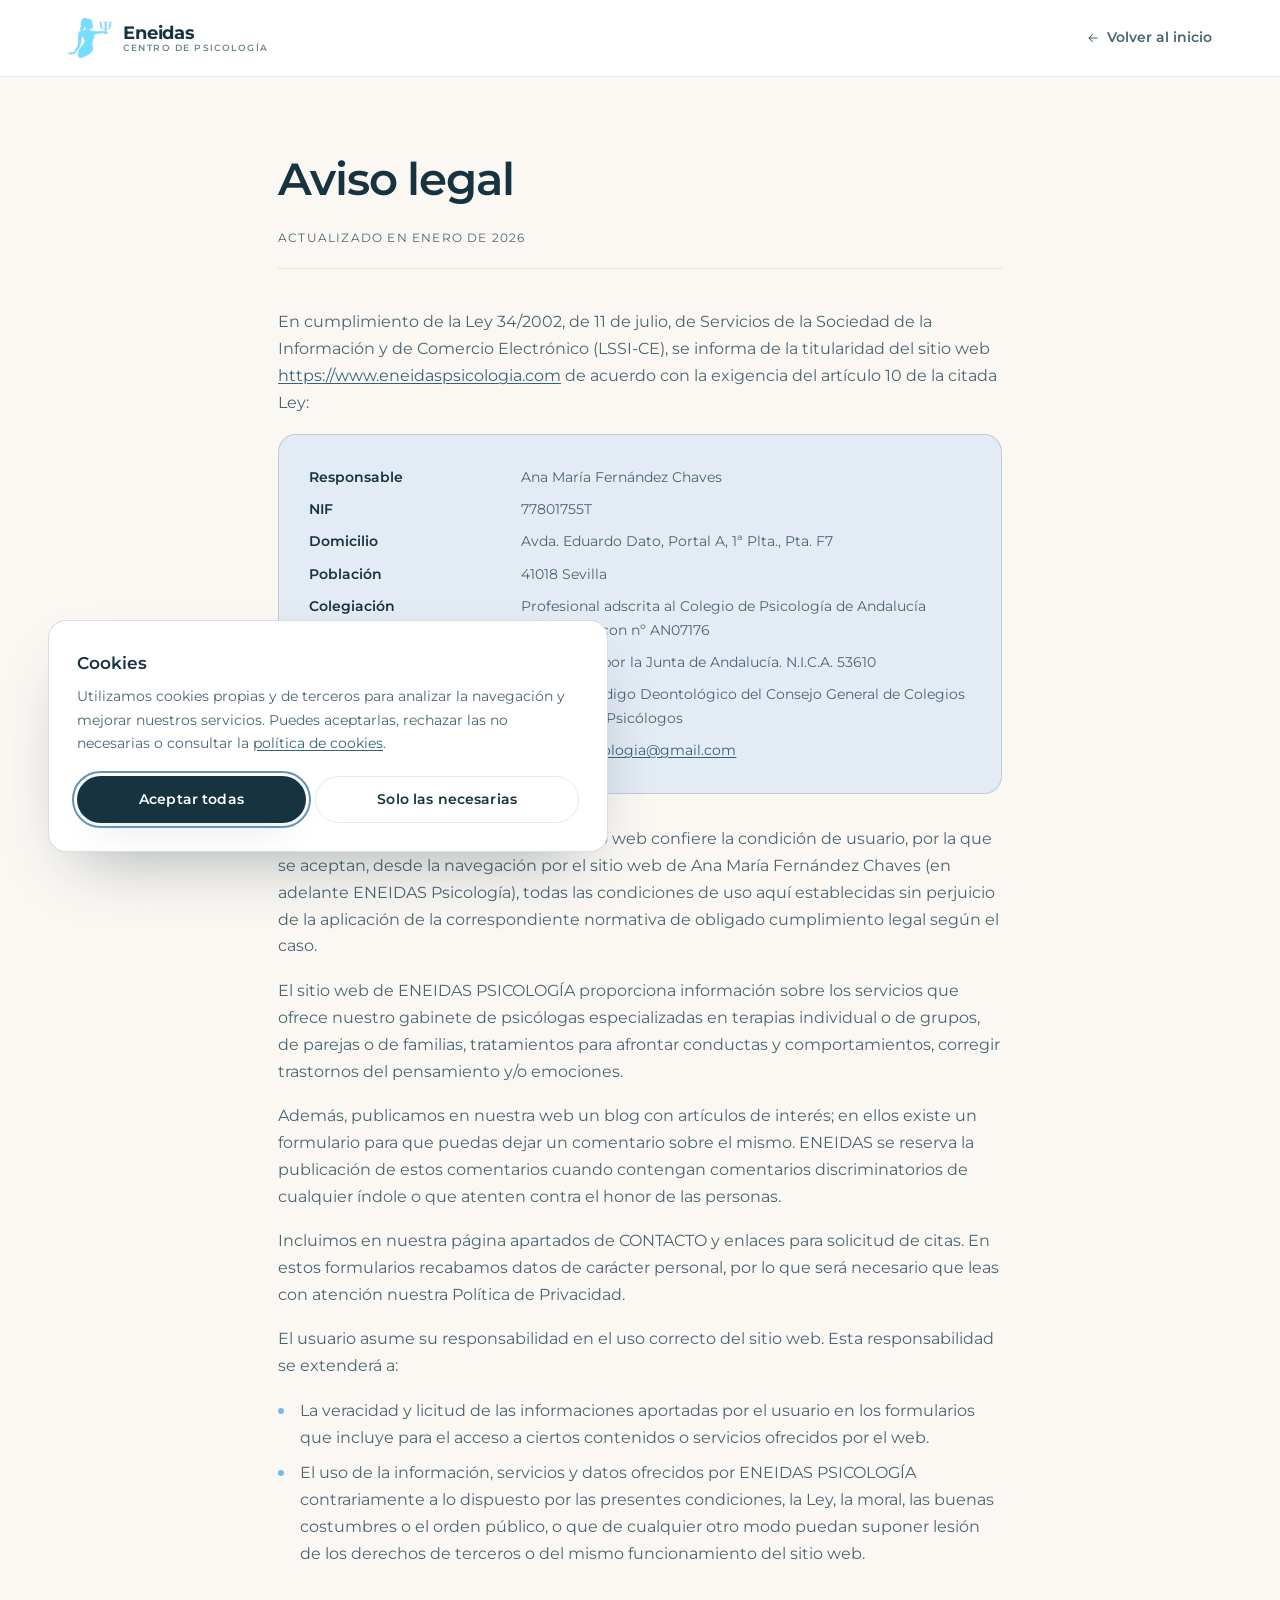
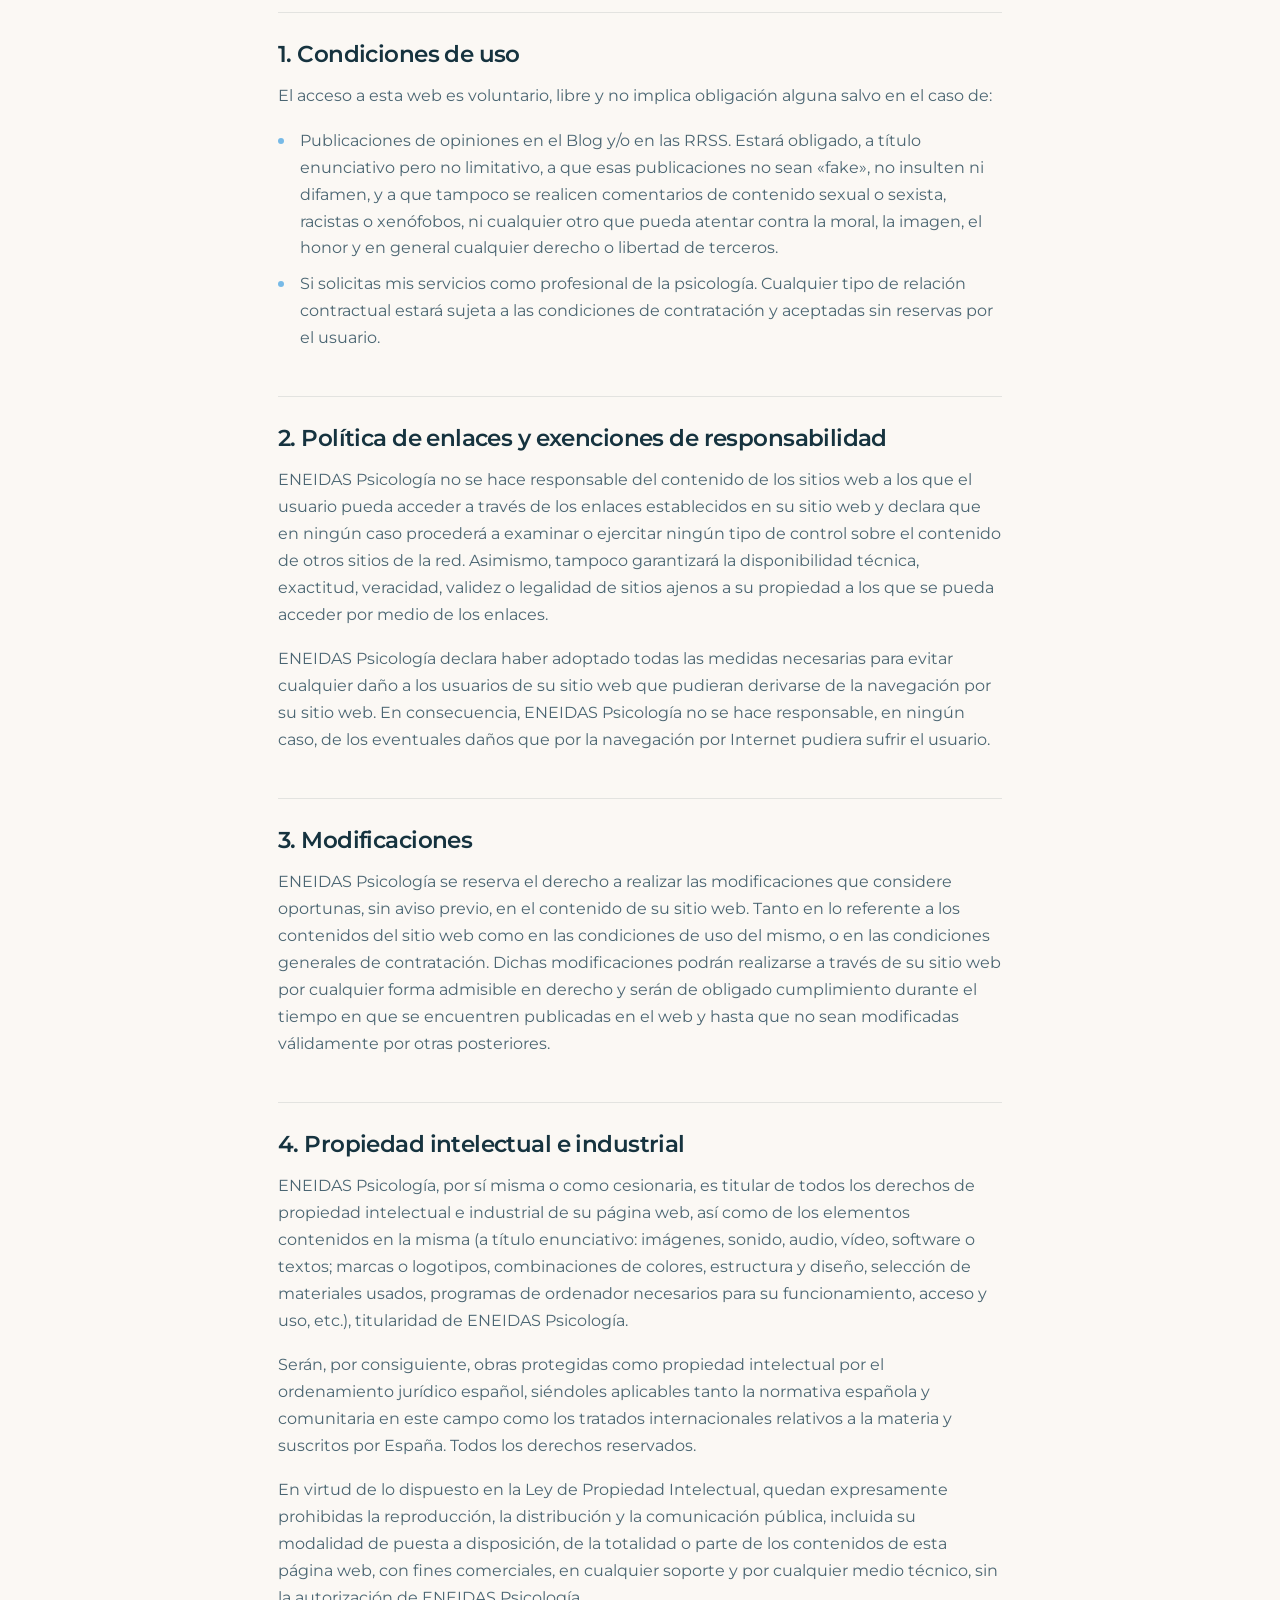
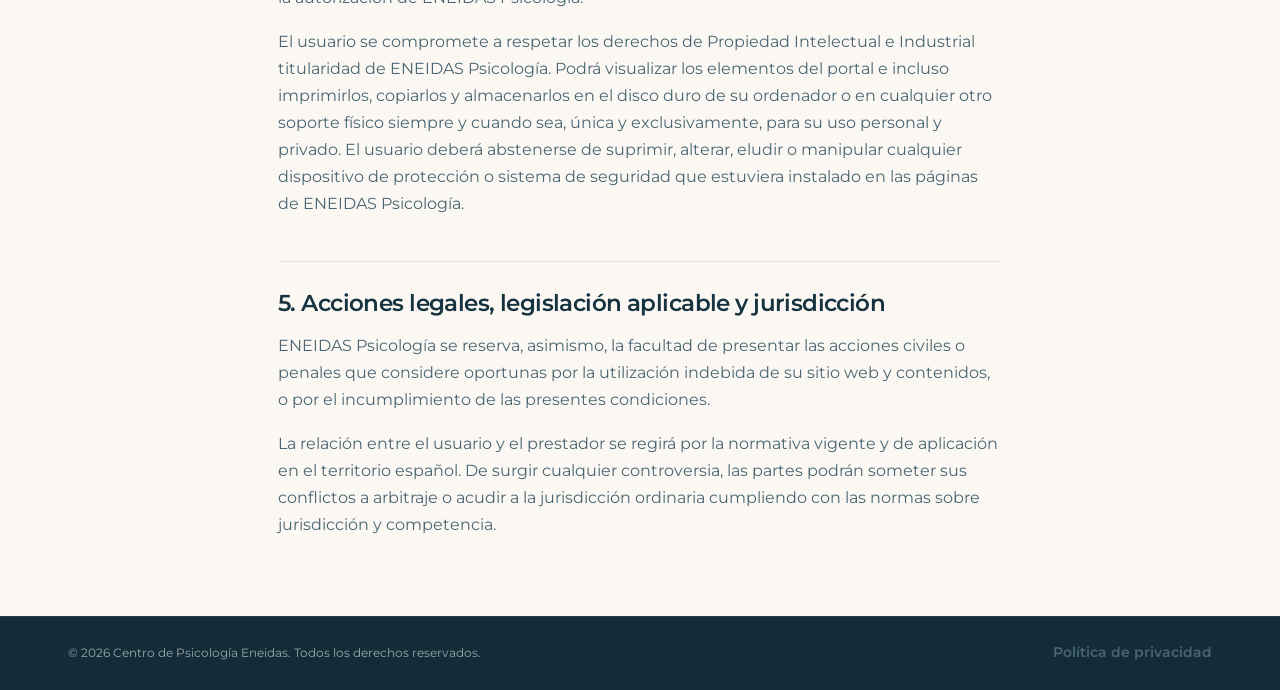
==== commit 65192d39: "Política de privacidad, perfiles sociales reales y datos de contacto - Nueva página /politica-de-pri" ====
--- a/aviso-legal/index.html
+++ b/aviso-legal/index.html
@@ -200,7 +200,7 @@
 <footer class="footer footer--slim">
   <div class="wrap footer__bottom">
     <p>© <span id="year">2026</span> Centro de Psicología Eneidas. Todos los derechos reservados.</p>
-    <a class="legal-back" href="/politica-de-cookies/">Política de cookies</a>
+    <a class="legal-back" href="/politica-de-privacidad/">Política de privacidad</a>
   </div>
 </footer>
 
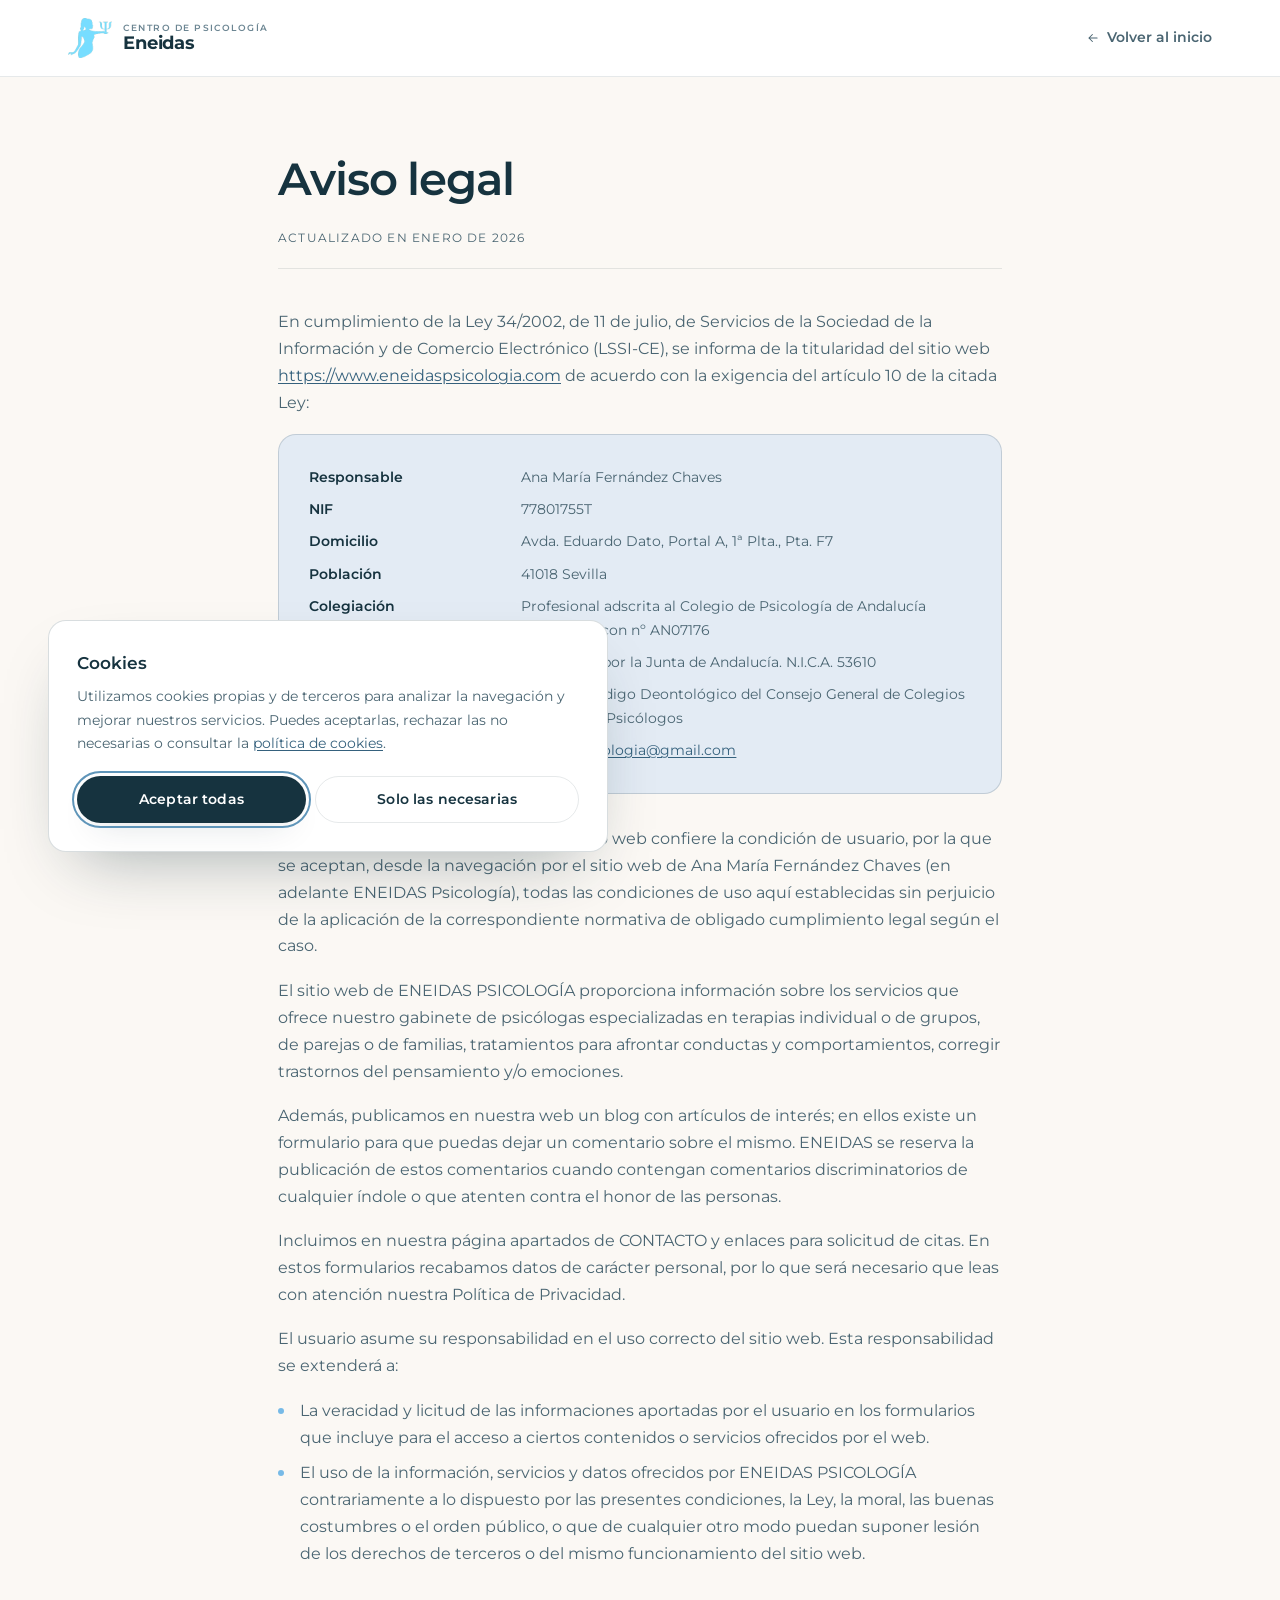
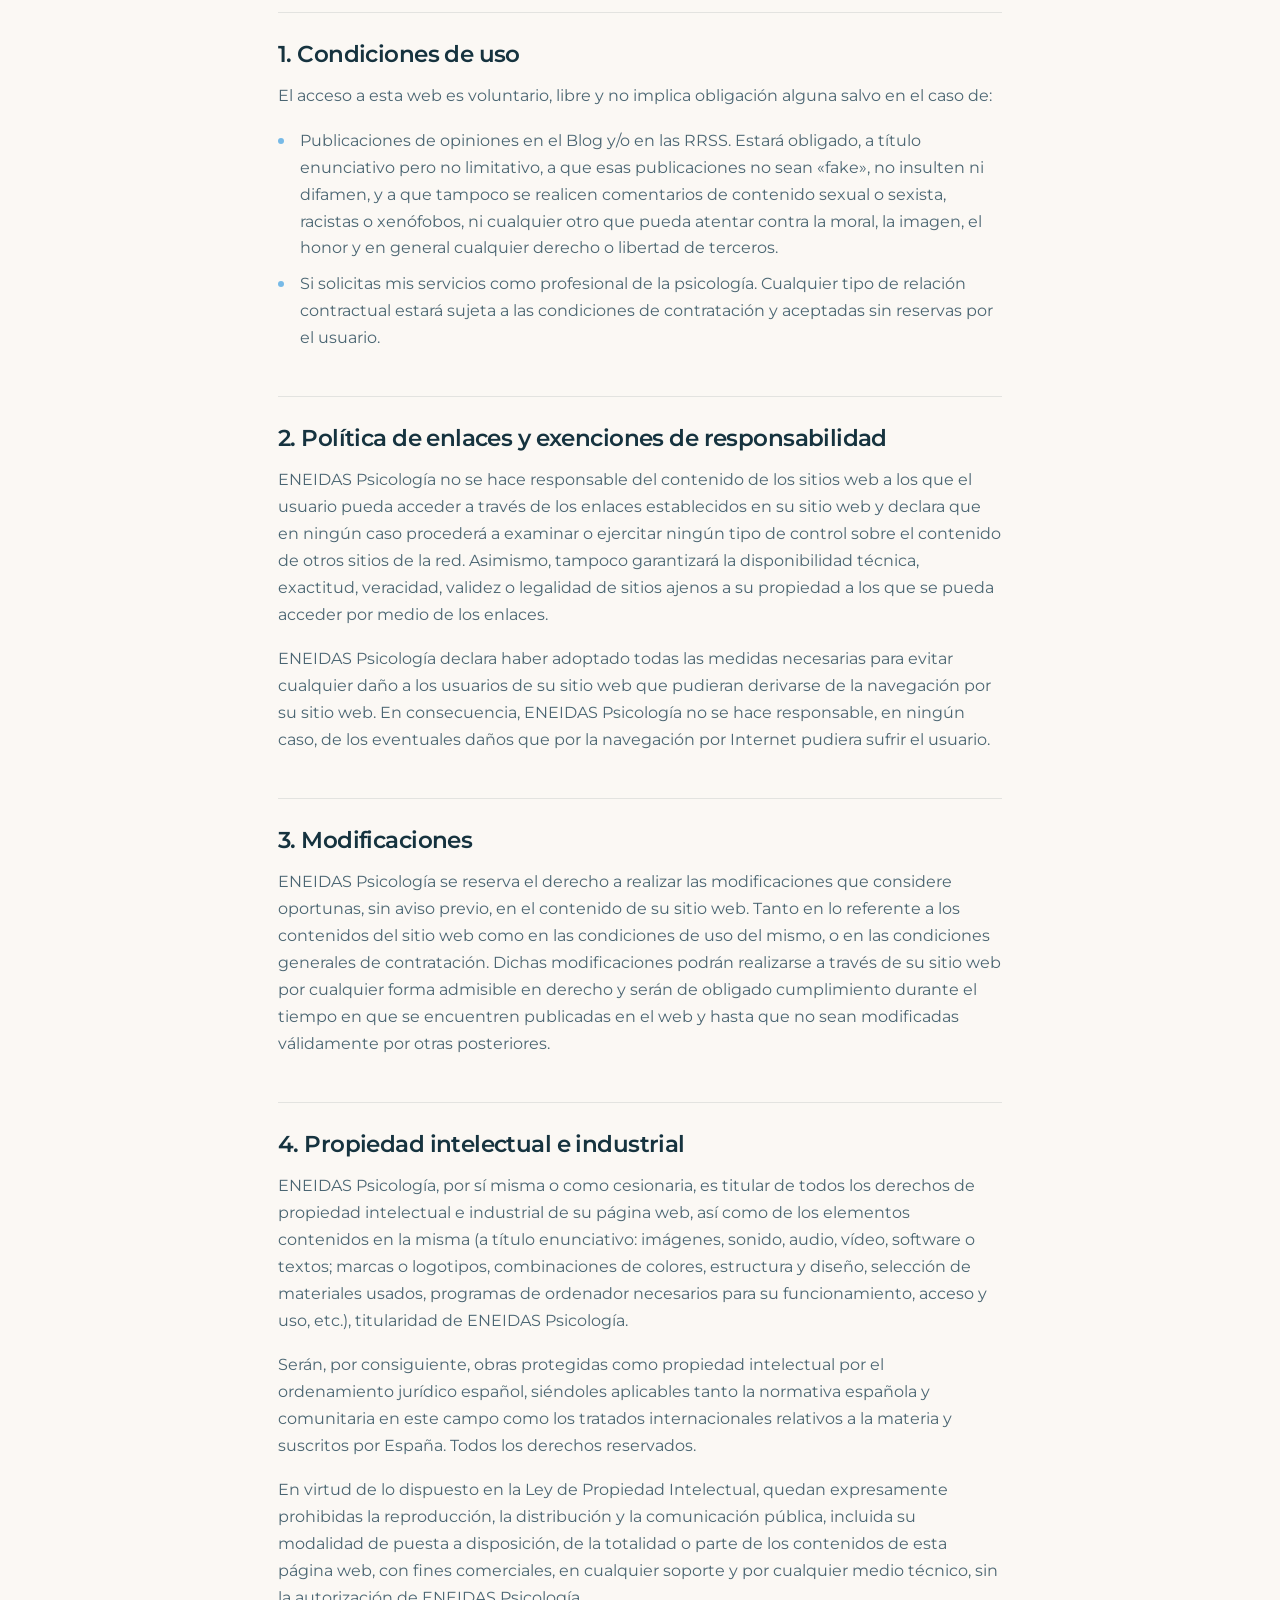
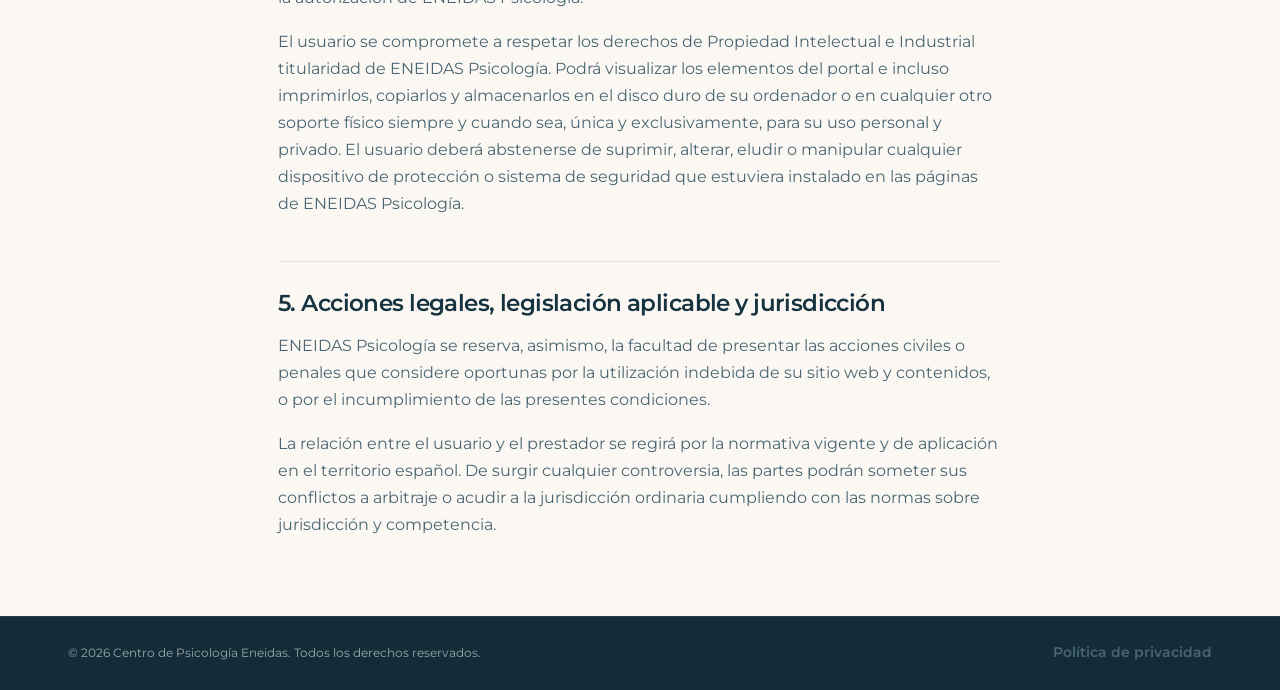
==== commit f8cdde2c: "Reordena el texto del rótulo: Centro de Psicología sobre Eneidas Revierte el cambio del titular del " ====
--- a/aviso-legal/index.html
+++ b/aviso-legal/index.html
@@ -34,11 +34,11 @@
 
 <header class="legal-header">
   <div class="wrap legal-header__inner">
-    <a class="brand" href="../index.html" aria-label="Centro de Psicología Eneidas, inicio">
+    <a class="brand" href="/" aria-label="Centro de Psicología Eneidas, inicio">
       <span class="brand__mark" aria-hidden="true"><img src="../assets/img/logo-mark.png" alt="" width="44" height="40"></span>
-      <span class="brand__text"><strong>Eneidas</strong><em>Centro de Psicología</em></span>
+      <span class="brand__text"><em>Centro de Psicología</em><strong>Eneidas</strong></span>
     </a>
-    <a class="legal-back" href="../index.html"><svg class="ico" aria-hidden="true"><use href="#i-arrow"></use></svg> Volver al inicio</a>
+    <a class="legal-back" href="/"><svg class="ico" aria-hidden="true"><use href="#i-arrow"></use></svg> Volver al inicio</a>
   </div>
 </header>
 
--- a/assets/css/style.css
+++ b/assets/css/style.css
@@ -1479,6 +1479,17 @@
 @media (max-width: 980px) {
   .topbar__list li:first-child { display: none; }
 
+  /* backdrop-filter crea un bloque contenedor para los descendientes
+     position:fixed. Como el <nav> es hijo del header, su inset:0 se resolvía
+     contra la caja del header (68px de alto) en lugar de contra la ventana:
+     el panel quedaba de 68px con 108px de padding y los enlaces fuera de
+     vista. En móvil el cristal esmerilado no aporta, así que fondo sólido. */
+  .header {
+    backdrop-filter: none;
+    -webkit-backdrop-filter: none;
+    background: var(--paper);
+  }
+
   .burger { display: block; }
 
   .nav {
@@ -1715,3 +1726,25 @@
   height: 1px;
   overflow: hidden;
 }
+
+/* ---------------------------------------------------------------
+   11. AJUSTES DE MÓVIL PARA LAS PÁGINAS LEGALES
+   --------------------------------------------------------------- */
+@media (max-width: 620px) {
+  /* La ficha de datos tenía la etiqueta a 12rem fijos: a 375px dejaba
+     ~120px para valores como el número de colegiada. A una columna. */
+  .legal__card dl {
+    grid-template-columns: 1fr;
+    gap: .15rem;
+  }
+  .legal__card dt { margin-top: .9rem; }
+  .legal__card dt:first-child { margin-top: 0; }
+
+  /* Rótulo y enlace de vuelta van muy justos a 375px: que el enlace baje
+     a una segunda línea en vez de comprimir el rótulo. */
+  .legal-header__inner {
+    flex-wrap: wrap;
+    gap: .5rem 1rem;
+    padding-block: .9rem;
+  }
+}
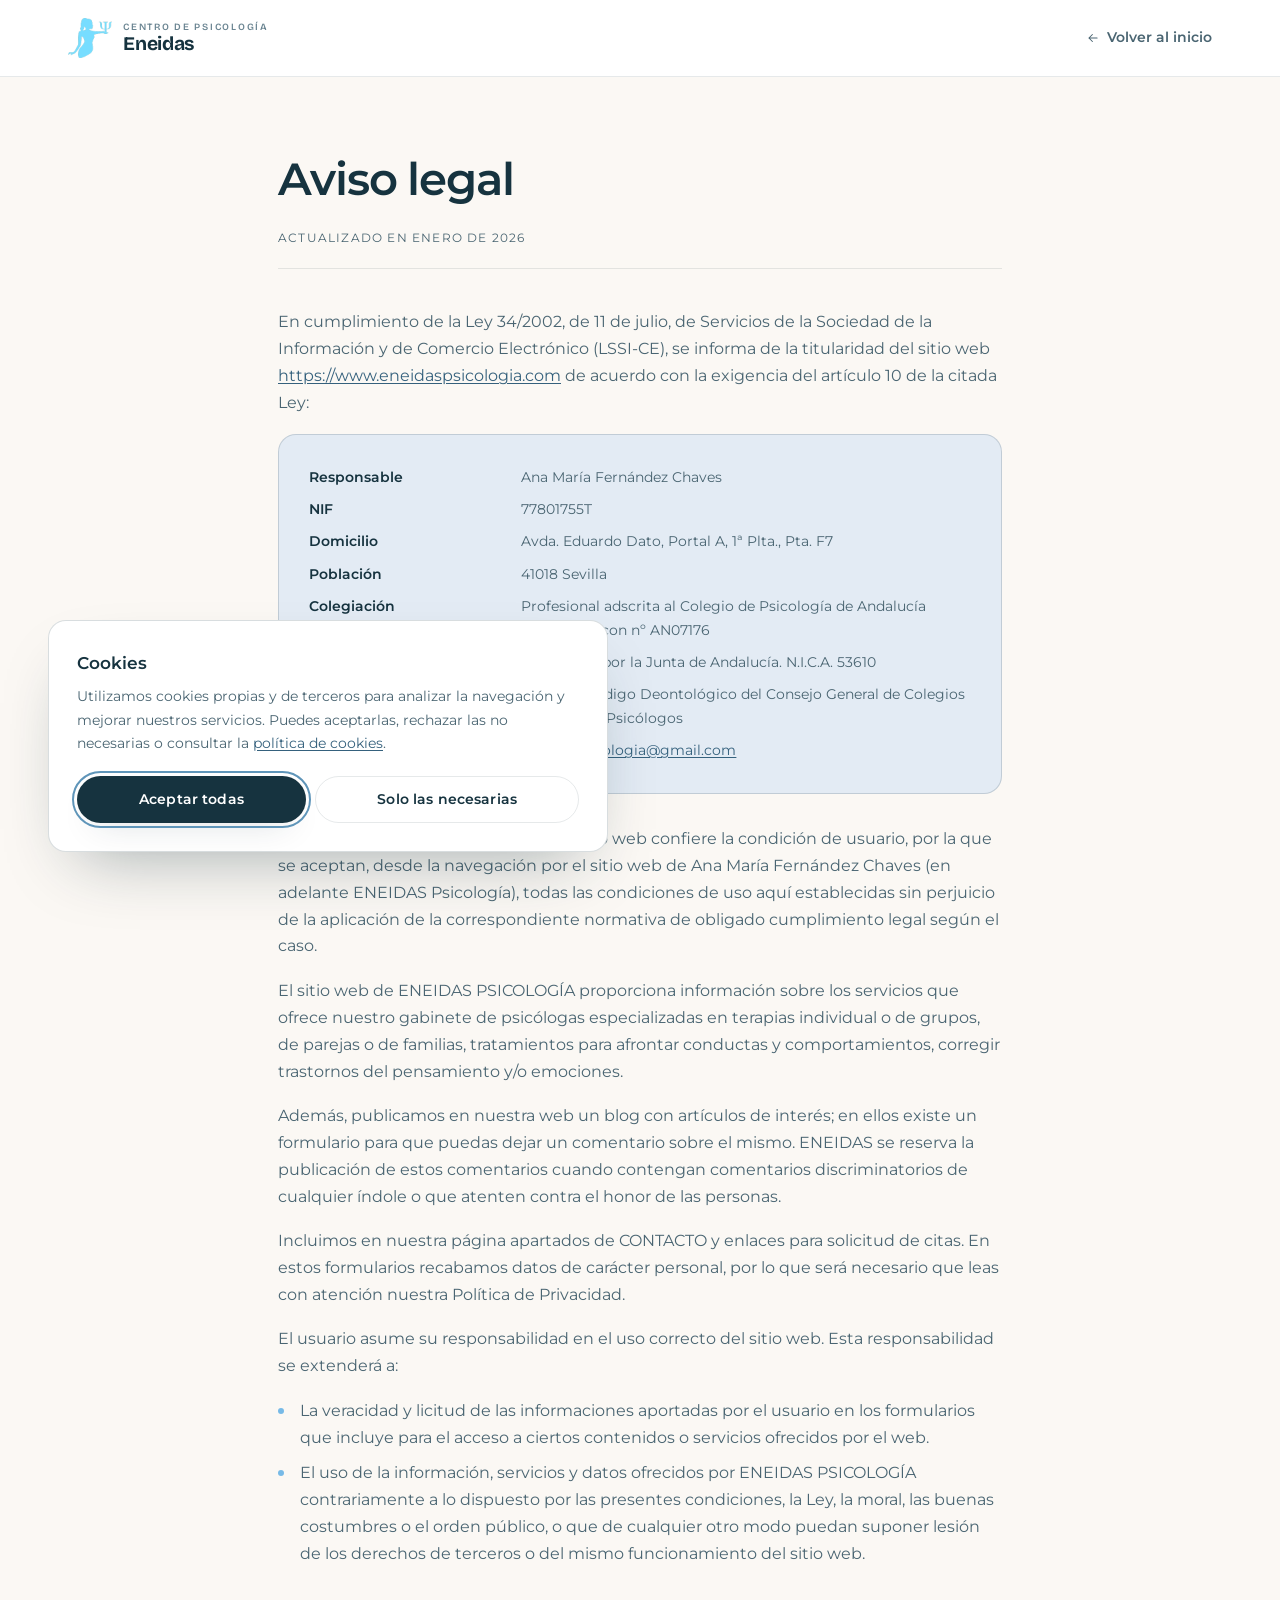
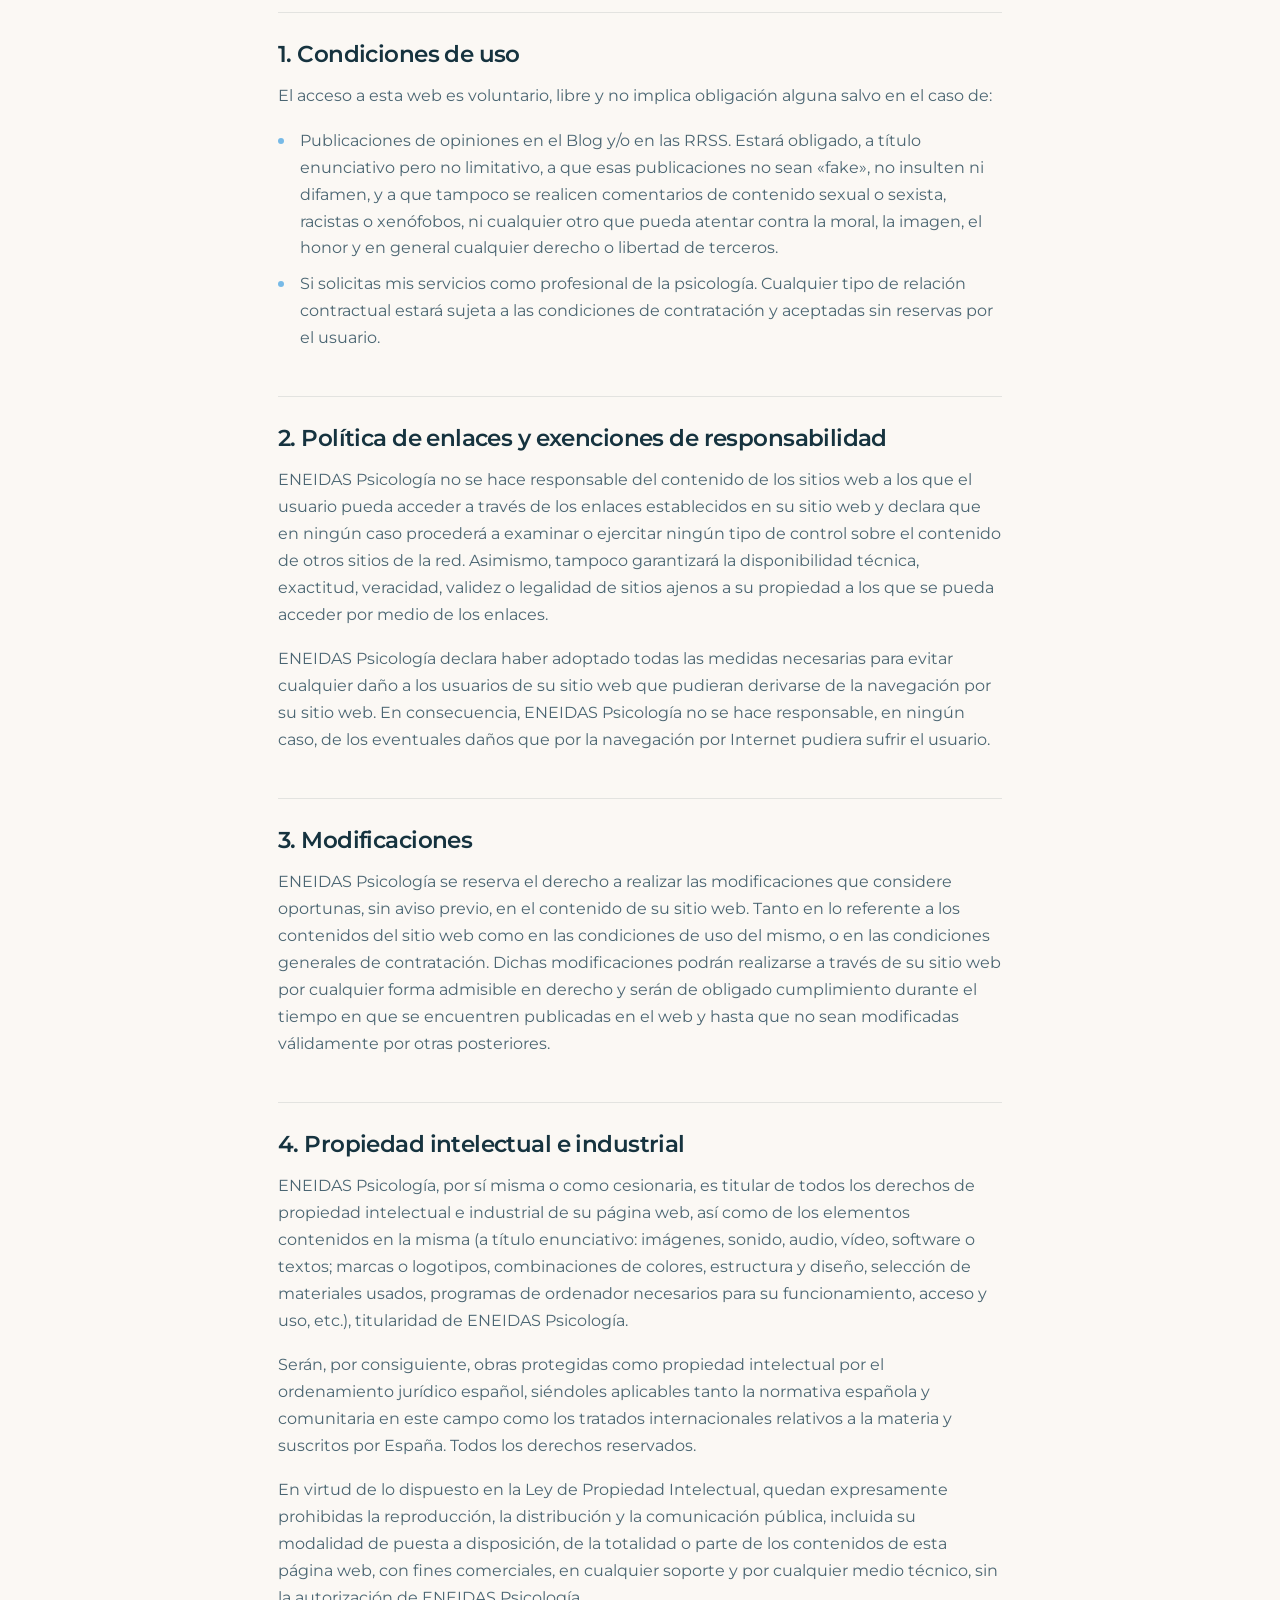
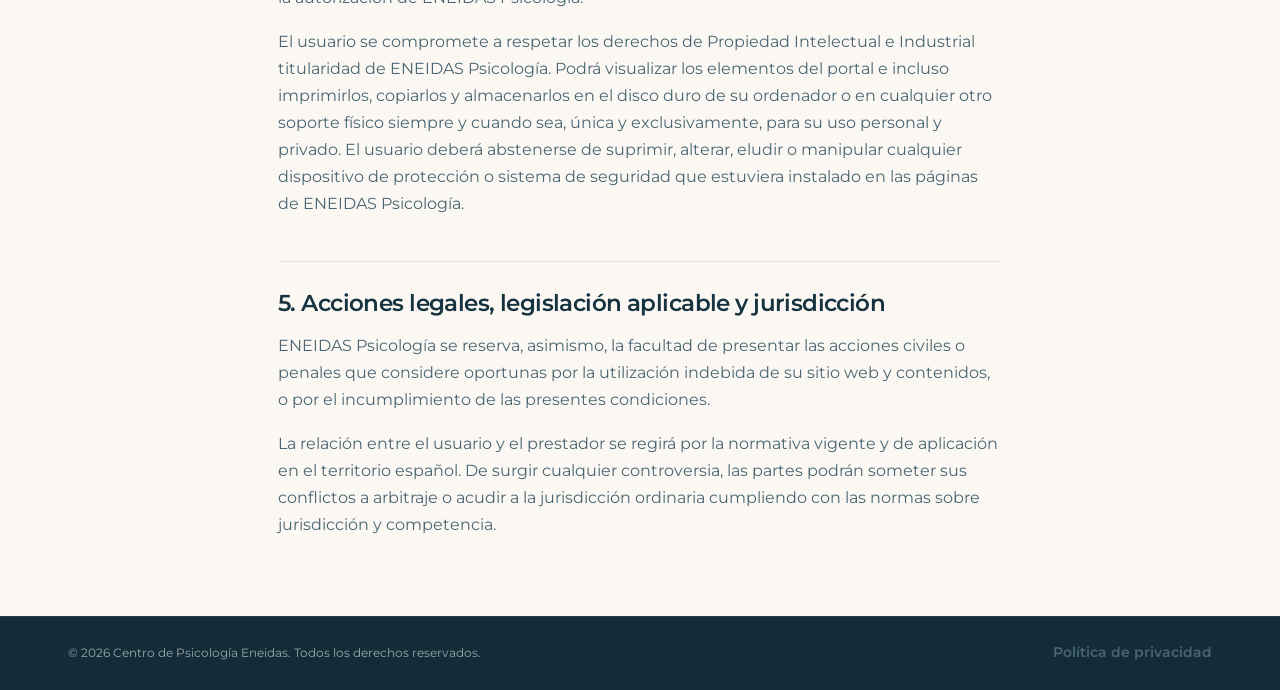
==== commit e65e67bc: "Prepara Google Analytics tras el consentimiento assets/js/analytics.js queda listo y desactivado: ba" ====
--- a/aviso-legal/index.html
+++ b/aviso-legal/index.html
@@ -209,6 +209,7 @@
 </svg>
 
 <script src="../assets/js/cookies.js" defer></script>
+<script src="../assets/js/analytics.js" defer></script>
 <script>document.getElementById('year').textContent = new Date().getFullYear();</script>
 </body>
 </html>
--- a/assets/css/style.css
+++ b/assets/css/style.css
@@ -31,6 +31,18 @@
   font-weight: 400;
   font-display: swap;
   src: url("../fonts/montserrat-variable-italic.woff2") format("woff2");
+  unicode-range: U+0000-00FF, U+0131, U+0152-0153, U+02BB-02BC, U+02C6, U+02DA, U+02DC, U+0304, U+0308, U+0329, U+2000-206F, U+20AC, U+2122, U+2191, U+2193, U+2212, U+2215, U+FEFF, U+FFFD;
+}
+
+/* Bricolage Grotesque — solo para el rótulo de marca.
+   Fichero variable único que cubre los pesos 600 y 700. Autoalojada por el
+   mismo motivo que Montserrat: no dar la IP del visitante a un tercero. */
+@font-face {
+  font-family: "Bricolage Grotesque";
+  font-style: normal;
+  font-weight: 600 700;
+  font-display: swap;
+  src: url("../fonts/bricolage-grotesque.woff2") format("woff2");
   unicode-range: U+0000-00FF, U+0131, U+0152-0153, U+02BB-02BC, U+02C6, U+02DA, U+02DC, U+0304, U+0308, U+0329, U+2000-206F, U+20AC, U+2122, U+2191, U+2193, U+2212, U+2215, U+FEFF, U+FFFD;
 }
 
@@ -69,6 +81,7 @@
 
   /* Tipografía */
   --font-body: "Montserrat", "Segoe UI", system-ui, -apple-system, sans-serif;
+  --font-brand: "Bricolage Grotesque", "Montserrat", system-ui, sans-serif;
 
   /* Escala recalibrada para Montserrat: es mucho más ancha y pesada que un
      serif de display, así que los titulares bajan ~25% respecto a la anterior. */
@@ -369,16 +382,18 @@
 .brand:hover .brand__mark { transform: scale(1.04); }
 .brand__text { display: flex; flex-direction: column; line-height: 1.12; }
 .brand__text strong {
-  font-size: 1.15rem;
+  font-family: var(--font-brand);
+  font-size: 1.2rem;
   font-weight: 700;
-  letter-spacing: -.01em;
+  letter-spacing: -.015em;
   color: var(--ink-800);
 }
 .brand__text em {
+  font-family: var(--font-brand);
   font-style: normal;
-  font-size: .58rem;
-  font-weight: 600;
-  letter-spacing: .16em; /* Montserrat es ancha: menos tracking para no desbordar */
+  font-size: .6rem;
+  font-weight: 600;
+  letter-spacing: .18em; /* Bricolage es más estrecha que Montserrat: más aire */
   text-transform: uppercase;
   color: var(--ink-400);
 }
@@ -1058,13 +1073,15 @@
 }
 .check a { color: var(--brand-600); text-decoration: underline; text-underline-offset: 2px; }
 
+/* Información básica de protección de datos: es obligatoria, así que tiene
+   que poder leerse. A --ink-400 se quedaba en 3.89:1, por debajo de AA. */
 .form__note {
   font-size: var(--fs-micro);
   line-height: 1.6;
-  color: var(--ink-400);
+  color: var(--ink-500);
   margin: 0;
 }
-.form__note strong { color: var(--ink-500); font-weight: 600; }
+.form__note strong { color: var(--ink-800); font-weight: 600; }
 
 .form__ok {
   margin: 0;
@@ -1210,32 +1227,6 @@
   transition: transform 1.1s var(--ease);
 }
 .hero__media:hover .hero__frame img { transform: scale(1.07); }
-
-.hero__badge {
-  position: absolute;
-  left: clamp(-2.5rem, -3vw, -1rem);
-  bottom: clamp(1.5rem, 4vw, 3rem);
-  display: flex;
-  align-items: center;
-  gap: .9rem;
-  max-width: 290px;
-  padding: 1rem 1.35rem;
-  background: rgba(255, 255, 255, .92);
-  backdrop-filter: blur(10px);
-  border: 1px solid var(--line);
-  border-radius: var(--r-md);
-  box-shadow: var(--sh-md);
-  text-align: left;
-  animation: rise 1s var(--ease) .5s both;
-}
-.hero__badge .ico { font-size: 1.6rem; color: var(--brand-500); }
-.hero__badge span { display: flex; flex-direction: column; font-size: var(--fs-micro); color: var(--ink-400); line-height: 1.45; }
-.hero__badge strong {
-  font-size: .82rem;
-  font-weight: 600;
-  color: var(--ink-800);
-  margin-bottom: .15rem;
-}
 
 /* --- Metodología (split) --- */
 .split {
@@ -1423,7 +1414,6 @@
 @media (max-width: 1100px) {
   .hero__inner { grid-template-columns: 1fr; }
   .hero__media { max-width: 560px; margin-inline: auto; width: 100%; }
-  .hero__badge { left: 0; }
   .split { grid-template-columns: 1fr; }
   .split__aside { position: static; }
   .contact { grid-template-columns: 1fr; }
@@ -1540,7 +1530,6 @@
 
   .hero__facts { gap: 1.5rem 2rem; }
   .hero__frame { aspect-ratio: 4 / 4.2; border-radius: 200px 200px var(--r-lg) var(--r-lg); }
-  .hero__badge { position: relative; left: auto; bottom: auto; margin: -2rem auto 0; max-width: none; }
 
   .form__row { grid-template-columns: 1fr; }
 
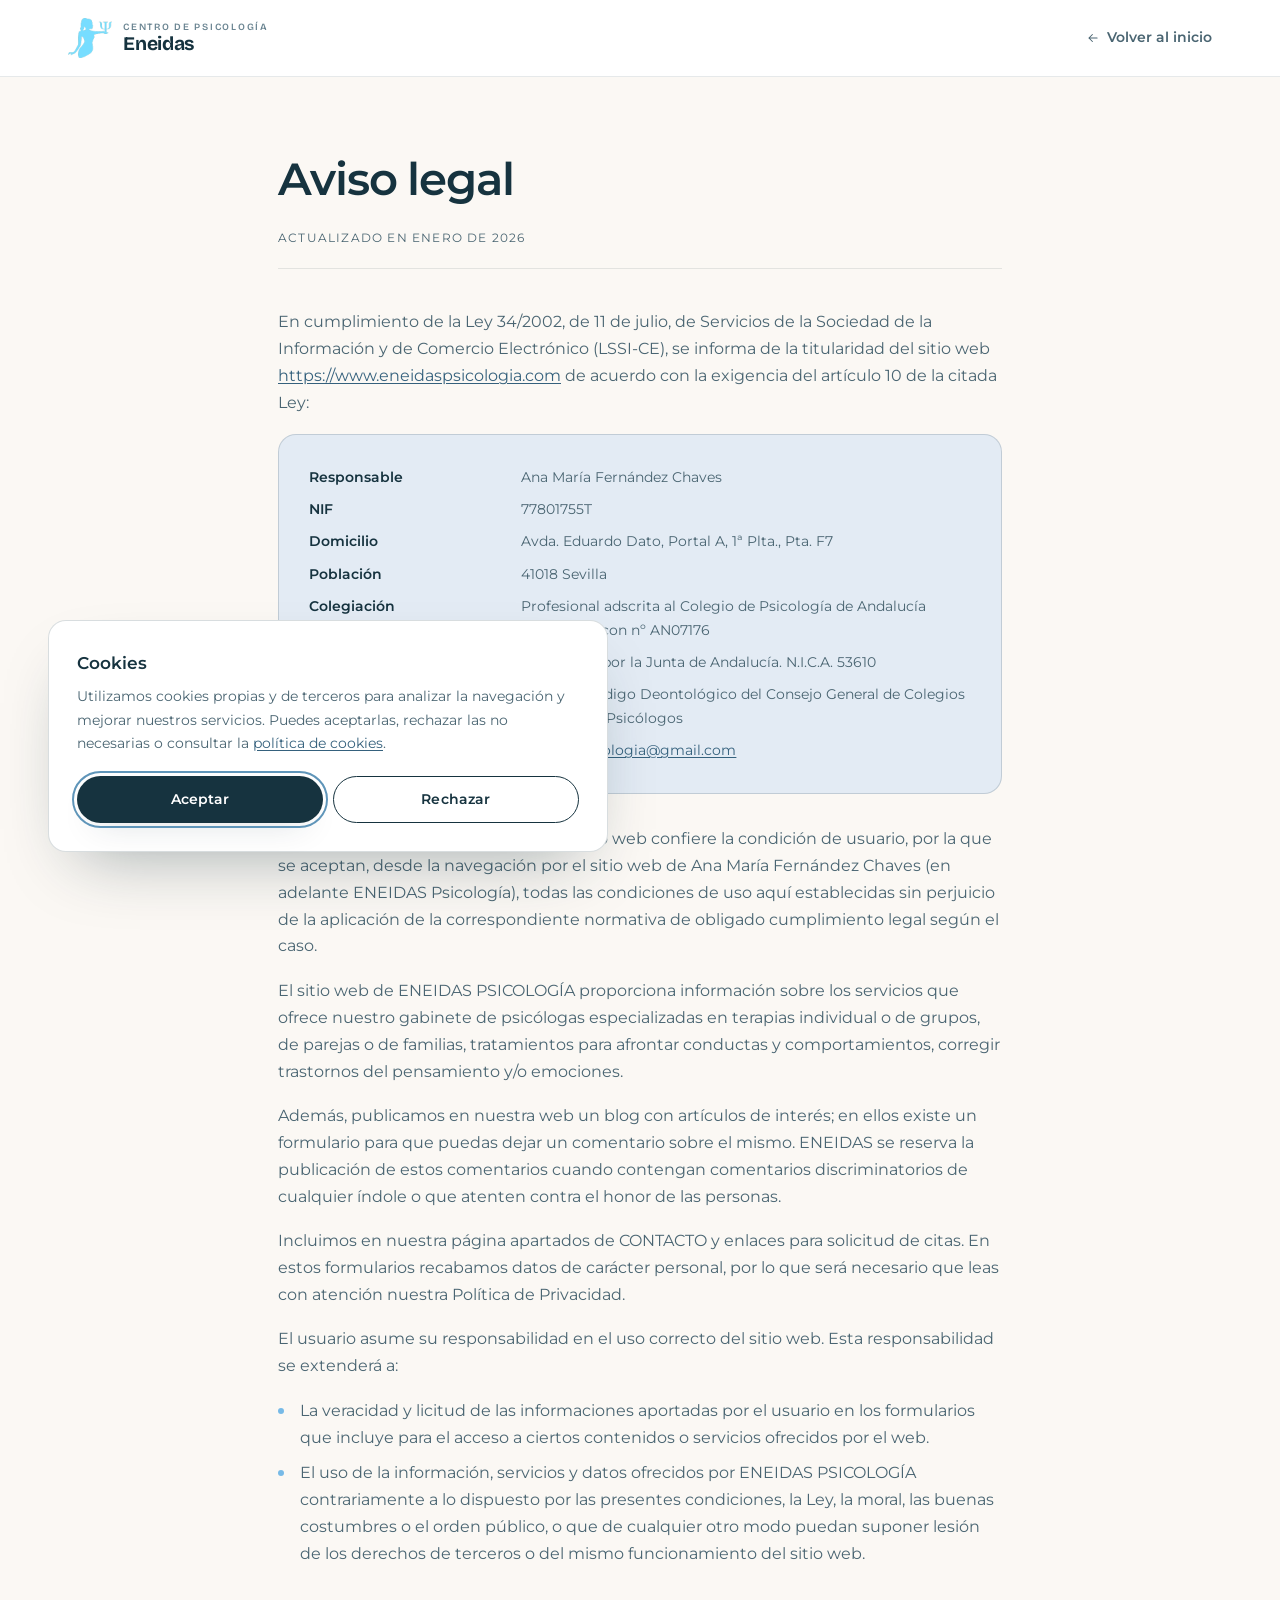
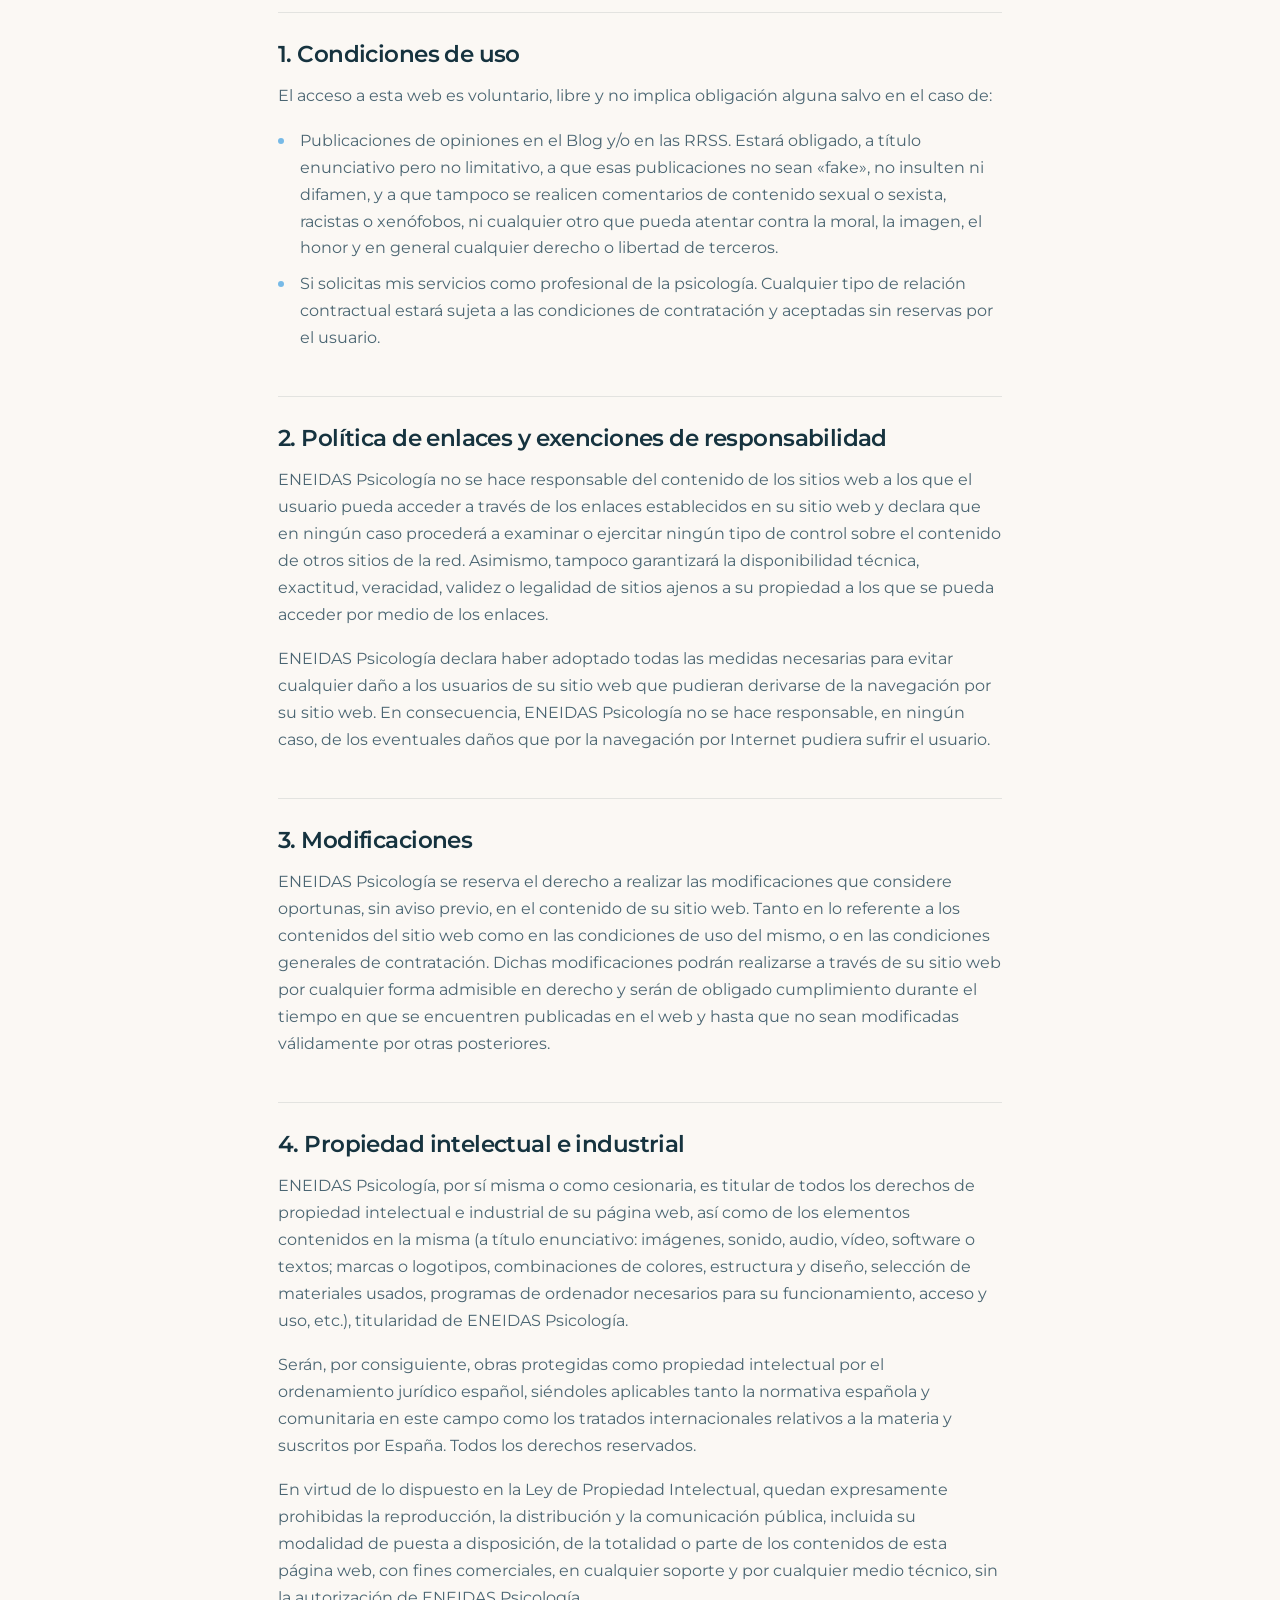
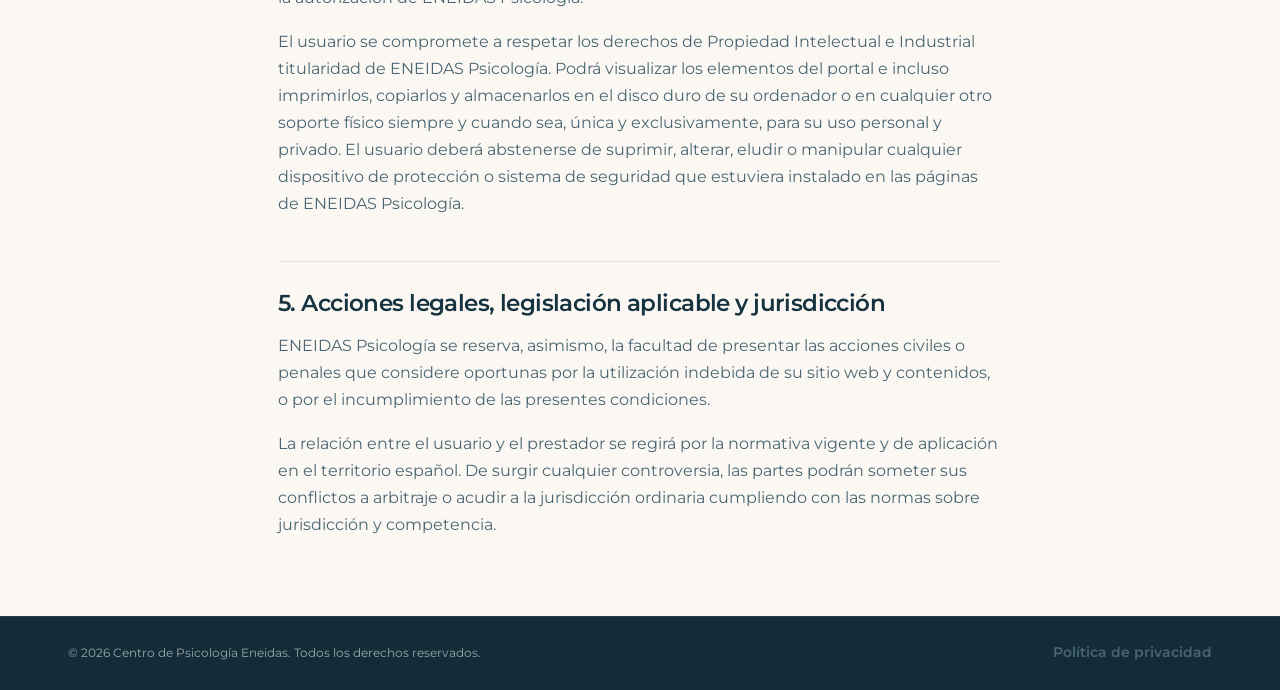
==== commit e00e524b: "Rutas relativas para que el sitio funcione en un subdirectorio GitHub Pages sirve el sitio en /Eneid" ====
--- a/aviso-legal/index.html
+++ b/aviso-legal/index.html
@@ -20,7 +20,7 @@
 <meta property="og:locale" content="es_ES">
 <meta name="twitter:card" content="summary_large_image">
 
-<link rel="icon" href="/favicon.ico" sizes="any">
+<link rel="icon" href="../favicon.ico" sizes="any">
 <link rel="icon" href="../assets/icons/favicon-32.png" sizes="32x32">
 <link rel="icon" href="../assets/icons/favicon-192.png" sizes="192x192">
 <link rel="apple-touch-icon" href="../assets/icons/apple-touch-icon.png">
@@ -28,17 +28,17 @@
 <link rel="preload" as="font" type="font/woff2" href="../assets/fonts/montserrat-variable.woff2" crossorigin>
 <link rel="stylesheet" href="../assets/css/style.css">
 </head>
-<body>
+<body data-root="..">
 
 <a class="skip-link" href="#main">Saltar al contenido</a>
 
 <header class="legal-header">
   <div class="wrap legal-header__inner">
-    <a class="brand" href="/" aria-label="Centro de Psicología Eneidas, inicio">
+    <a class="brand" href="../" aria-label="Centro de Psicología Eneidas, inicio">
       <span class="brand__mark" aria-hidden="true"><img src="../assets/img/logo-mark.png" alt="" width="44" height="40"></span>
       <span class="brand__text"><em>Centro de Psicología</em><strong>Eneidas</strong></span>
     </a>
-    <a class="legal-back" href="/"><svg class="ico" aria-hidden="true"><use href="#i-arrow"></use></svg> Volver al inicio</a>
+    <a class="legal-back" href="../"><svg class="ico" aria-hidden="true"><use href="#i-arrow"></use></svg> Volver al inicio</a>
   </div>
 </header>
 
@@ -200,7 +200,7 @@
 <footer class="footer footer--slim">
   <div class="wrap footer__bottom">
     <p>© <span id="year">2026</span> Centro de Psicología Eneidas. Todos los derechos reservados.</p>
-    <a class="legal-back" href="/politica-de-privacidad/">Política de privacidad</a>
+    <a class="legal-back" href="../politica-de-privacidad/">Política de privacidad</a>
   </div>
 </footer>
 
--- a/assets/css/style.css
+++ b/assets/css/style.css
@@ -1687,8 +1687,16 @@
   margin-bottom: 1.25rem;
 }
 .cookie__text a { color: var(--brand-700); text-decoration: underline; text-underline-offset: 2px; }
+/* Rechazar tiene que verse tan claramente como aceptar. El borde por defecto
+   de .btn--ghost (--line) daba 1,21:1 sobre el blanco del aviso: parecía texto
+   suelto junto a un botón sólido, que es el patrón oscuro que sanciona la AEPD.
+   Ancho idéntico (flex-basis 0) para que ninguno domine al otro. */
 .cookie__actions { display: flex; flex-wrap: wrap; gap: .6rem; }
-.cookie__actions .btn { flex: 1 1 auto; }
+.cookie__actions .btn { flex: 1 1 0; min-width: 10rem; }
+.cookie .btn--ghost {
+  border-color: var(--ink-800);
+  color: var(--ink-800);
+}
 
 @media (prefers-reduced-motion: reduce) {
   .cookie { animation: none; }
@@ -1737,3 +1745,10 @@
     padding-block: .9rem;
   }
 }
+
+/* Mismo bloque de aviso del formulario, en rojo cuando el envío falla */
+.form__ok--error {
+  background: #FBEDEA;
+  border-color: #E8C4BC;
+  color: #8C3B2A;
+}
